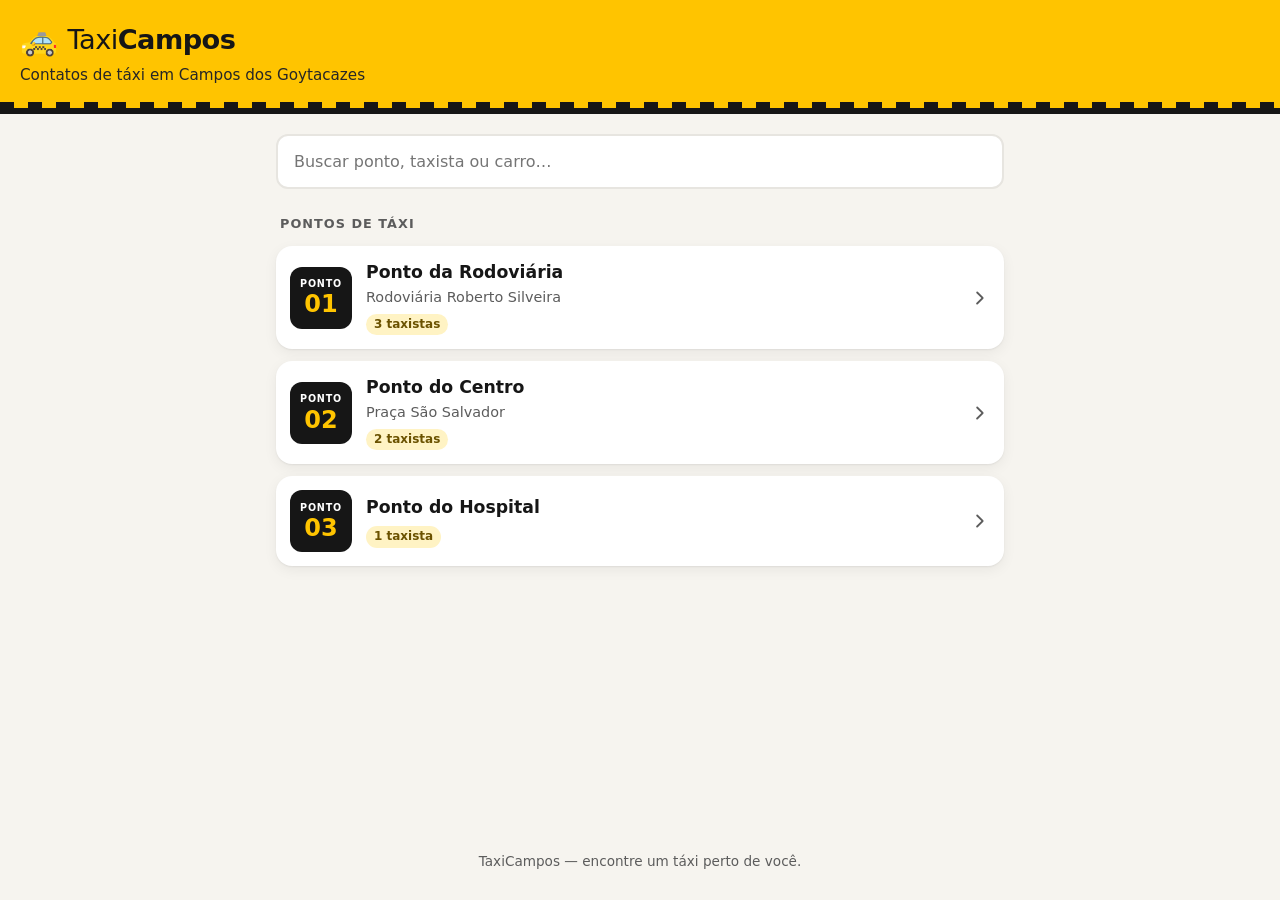
==== index.html @ da2c09c3 "Cria site TaxiCampos com pontos de táxi e contatos dos taxistas Site estático (HTML/CSS/JS) com list" ====
<!DOCTYPE html>
<html lang="pt-BR">
<head>
  <meta charset="UTF-8">
  <meta name="viewport" content="width=device-width, initial-scale=1">
  <meta name="description" content="Contatos de táxi de Campos dos Goytacazes: pontos de táxi e taxistas com WhatsApp e telefone.">
  <meta name="theme-color" content="#FFC400">
  <title>TaxiCampos — Contatos de Táxi</title>
  <link rel="icon" href="data:image/svg+xml,<svg xmlns='http://www.w3.org/2000/svg' viewBox='0 0 100 100'><text y='.9em' font-size='90'>🚕</text></svg>">
  <link rel="stylesheet" href="estilo.css">
</head>
<body>
  <header class="topo">
    <a href="#/" class="marca" aria-label="TaxiCampos, página inicial">
      <span class="marca-icone" aria-hidden="true">🚕</span>
      <span class="marca-texto">Taxi<strong>Campos</strong></span>
    </a>
    <p class="subtitulo" id="subtitulo">Contatos de táxi</p>
  </header>

  <main id="app" class="conteudo" aria-live="polite"></main>

  <footer class="rodape">
    <p>TaxiCampos — encontre um táxi perto de você.</p>
  </footer>

  <script src="dados.js"></script>
  <script src="app.js"></script>
</body>
</html>
---- estilo.css ----
:root {
  --amarelo: #FFC400;
  --amarelo-escuro: #E0A800;
  --preto: #161616;
  --cinza-900: #262626;
  --cinza-600: #5c5c5c;
  --cinza-200: #e7e5e0;
  --fundo: #f6f4ef;
  --branco: #ffffff;
  --verde-whats: #1FA855;
  --verde-whats-escuro: #178A45;
  --raio: 16px;
  --sombra: 0 1px 2px rgba(0,0,0,.06), 0 4px 14px rgba(0,0,0,.06);
}

* { box-sizing: border-box; }

html { -webkit-text-size-adjust: 100%; }

body {
  margin: 0;
  font-family: system-ui, -apple-system, "Segoe UI", Roboto, "Helvetica Neue", Arial, sans-serif;
  background: var(--fundo);
  color: var(--preto);
  line-height: 1.45;
  min-height: 100vh;
  display: flex;
  flex-direction: column;
}

a { color: inherit; }

.sr-only {
  position: absolute; width: 1px; height: 1px; padding: 0; margin: -1px;
  overflow: hidden; clip: rect(0,0,0,0); white-space: nowrap; border: 0;
}

/* ---------- topo ---------- */

.topo {
  background: var(--amarelo);
  padding: 18px 20px 22px;
  border-bottom: 6px solid var(--preto);
  background-image: repeating-linear-gradient(90deg, var(--preto) 0 14px, transparent 14px 28px);
  background-size: 100% 6px;
  background-position: bottom;
  background-repeat: no-repeat;
  background-color: var(--amarelo);
}

.marca {
  display: inline-flex;
  align-items: center;
  gap: 10px;
  text-decoration: none;
  font-size: 1.7rem;
  letter-spacing: -0.02em;
}
.marca-icone { font-size: 1.9rem; }
.marca-texto { font-weight: 500; }
.marca-texto strong { font-weight: 900; }

.subtitulo {
  margin: 2px 0 0;
  font-size: .95rem;
  color: var(--cinza-900);
}

/* ---------- conteúdo ---------- */

.conteudo {
  flex: 1;
  width: 100%;
  max-width: 760px;
  margin: 0 auto;
  padding: 20px 16px 40px;
}

.titulo-secao {
  font-size: .8rem;
  text-transform: uppercase;
  letter-spacing: .08em;
  color: var(--cinza-600);
  margin: 26px 4px 12px;
}

.vazio {
  text-align: center;
  color: var(--cinza-600);
  padding: 40px 10px;
}

/* ---------- busca ---------- */

.busca input {
  width: 100%;
  font: inherit;
  font-size: 1rem;
  padding: 14px 16px;
  border: 2px solid var(--cinza-200);
  border-radius: 12px;
  background: var(--branco);
  outline: none;
  transition: border-color .15s;
}
.busca input:focus { border-color: var(--preto); }

/* ---------- pontos ---------- */

.lista-pontos { display: grid; gap: 12px; }

.ponto {
  display: flex;
  align-items: center;
  gap: 14px;
  padding: 14px;
  background: var(--branco);
  border-radius: var(--raio);
  box-shadow: var(--sombra);
  text-decoration: none;
  transition: transform .12s, box-shadow .12s;
}
.ponto:hover { transform: translateY(-1px); box-shadow: 0 2px 4px rgba(0,0,0,.08), 0 8px 22px rgba(0,0,0,.08); }
.ponto:focus-visible { outline: 3px solid var(--preto); outline-offset: 2px; }

.ponto-numero {
  flex: none;
  display: flex;
  flex-direction: column;
  align-items: center;
  justify-content: center;
  width: 62px;
  height: 62px;
  border-radius: 12px;
  background: var(--preto);
  color: var(--amarelo);
  font-size: 1.5rem;
  font-weight: 900;
  line-height: 1;
}
.ponto-numero small {
  font-size: .6rem;
  font-weight: 600;
  text-transform: uppercase;
  letter-spacing: .08em;
  color: var(--branco);
  margin-bottom: 4px;
}
.ponto-numero.grande { width: 78px; height: 78px; font-size: 1.9rem; }

.ponto-info { flex: 1; display: flex; flex-direction: column; min-width: 0; }
.ponto-nome { font-weight: 700; font-size: 1.08rem; }
.ponto-endereco { color: var(--cinza-600); font-size: .9rem; margin: 2px 0 0; }
.ponto-qtd {
  align-self: flex-start;
  margin-top: 6px;
  font-size: .75rem;
  font-weight: 600;
  background: #FFF3C4;
  color: #6b5200;
  padding: 2px 8px;
  border-radius: 999px;
}
.ponto-seta { flex: none; width: 22px; color: var(--cinza-600); }
.ponto-seta svg { width: 22px; height: 22px; display: block; }

/* ---------- página do ponto ---------- */

.voltar {
  display: inline-block;
  text-decoration: none;
  font-weight: 600;
  color: var(--cinza-900);
  padding: 6px 2px;
}
.voltar:hover { text-decoration: underline; }

.cabecalho-ponto {
  display: flex;
  gap: 16px;
  align-items: flex-start;
  margin-top: 12px;
  padding: 18px;
  background: var(--branco);
  border-radius: var(--raio);
  box-shadow: var(--sombra);
}
.cabecalho-ponto h1 { margin: 0; font-size: 1.45rem; line-height: 1.2; }
.cabecalho-ponto .botao { margin-top: 12px; }

/* ---------- taxistas ---------- */

.lista-taxistas { display: grid; gap: 14px; }

@media (min-width: 640px) {
  .lista-taxistas { grid-template-columns: 1fr 1fr; }
}

.taxista {
  display: flex;
  flex-direction: column;
  gap: 14px;
  padding: 16px;
  background: var(--branco);
  border-radius: var(--raio);
  box-shadow: var(--sombra);
}

.taxista-topo { display: flex; gap: 14px; align-items: center; }

.foto {
  flex: none;
  width: 76px;
  height: 76px;
  border-radius: 50%;
  object-fit: cover;
  border: 3px solid var(--amarelo);
  background: var(--cinza-200);
}
.foto-iniciais {
  display: flex;
  align-items: center;
  justify-content: center;
  background: var(--amarelo);
  border-color: var(--preto);
  color: var(--preto);
  font-weight: 900;
  font-size: 1.5rem;
}

.taxista-info { min-width: 0; }
.taxista-nome { margin: 0; font-size: 1.1rem; }
.taxista-carro { margin: 2px 0 0; color: var(--cinza-900); font-size: .95rem; }
.taxista-tel { margin: 2px 0 0; color: var(--cinza-600); font-size: .9rem; font-variant-numeric: tabular-nums; }
.taxista-ponto { margin: 4px 0 0; font-size: .85rem; }
.taxista-ponto a { color: var(--cinza-600); }

/* ---------- botões ---------- */

.acoes { display: grid; grid-template-columns: 1fr 1fr; gap: 10px; }
.acoes .botao:only-child { grid-column: 1 / -1; }

.botao {
  display: inline-flex;
  align-items: center;
  justify-content: center;
  gap: 8px;
  min-height: 48px;
  padding: 10px 14px;
  border-radius: 12px;
  font-weight: 700;
  font-size: 1rem;
  text-decoration: none;
  transition: background-color .15s, transform .1s;
}
.botao:active { transform: scale(.98); }
.botao:focus-visible { outline: 3px solid var(--preto); outline-offset: 2px; }
.botao svg { width: 20px; height: 20px; flex: none; }

.botao-whats { background: var(--verde-whats); color: var(--branco); }
.botao-whats:hover { background: var(--verde-whats-escuro); }

.botao-ligar { background: var(--amarelo); color: var(--preto); }
.botao-ligar:hover { background: var(--amarelo-escuro); }

.botao.pequeno { min-height: 40px; font-size: .9rem; padding: 8px 12px; }

/* ---------- rodapé ---------- */

.rodape {
  text-align: center;
  font-size: .85rem;
  color: var(--cinza-600);
  padding: 20px 16px 28px;
}
.rodape p { margin: 0; }
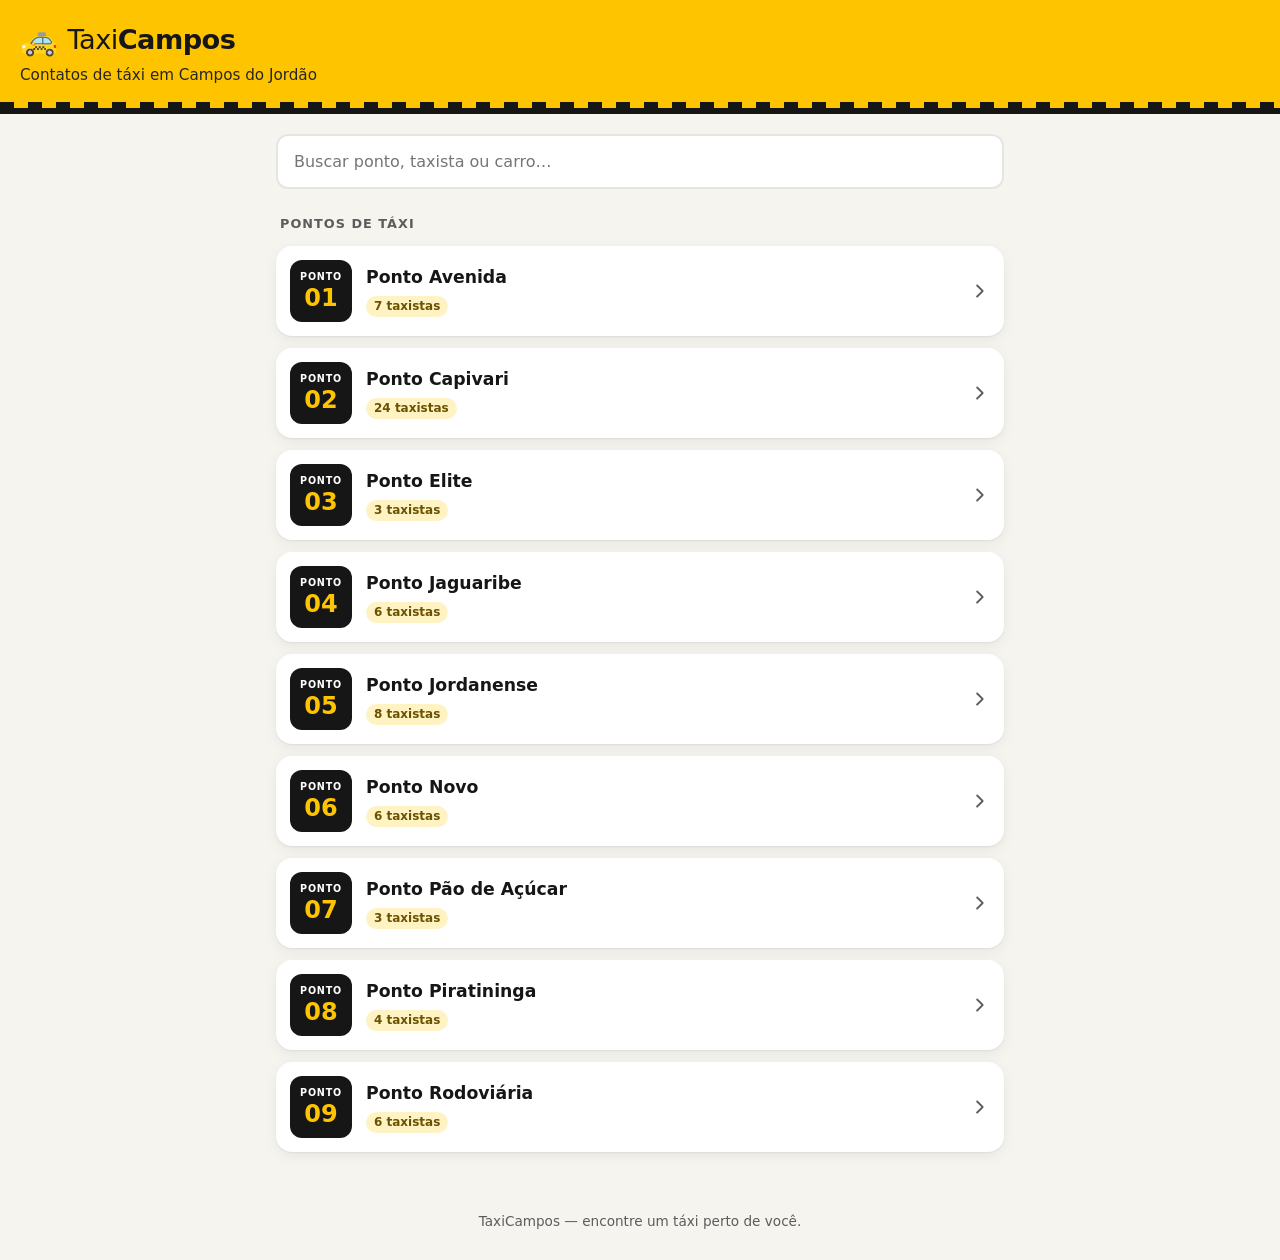
==== commit d91e0033: "Adiciona os pontos e taxistas reais de Campos do Jordão Substitui os dados de exemplo pelos 9 pontos" ====
--- a/index.html
+++ b/index.html
@@ -3,7 +3,7 @@
 <head>
   <meta charset="UTF-8">
   <meta name="viewport" content="width=device-width, initial-scale=1">
-  <meta name="description" content="Contatos de táxi de Campos dos Goytacazes: pontos de táxi e taxistas com WhatsApp e telefone.">
+  <meta name="description" content="Contatos de táxi de Campos do Jordão: pontos de táxi e taxistas com WhatsApp e telefone.">
   <meta name="theme-color" content="#FFC400">
   <title>TaxiCampos — Contatos de Táxi</title>
   <link rel="icon" href="data:image/svg+xml,<svg xmlns='http://www.w3.org/2000/svg' viewBox='0 0 100 100'><text y='.9em' font-size='90'>🚕</text></svg>">
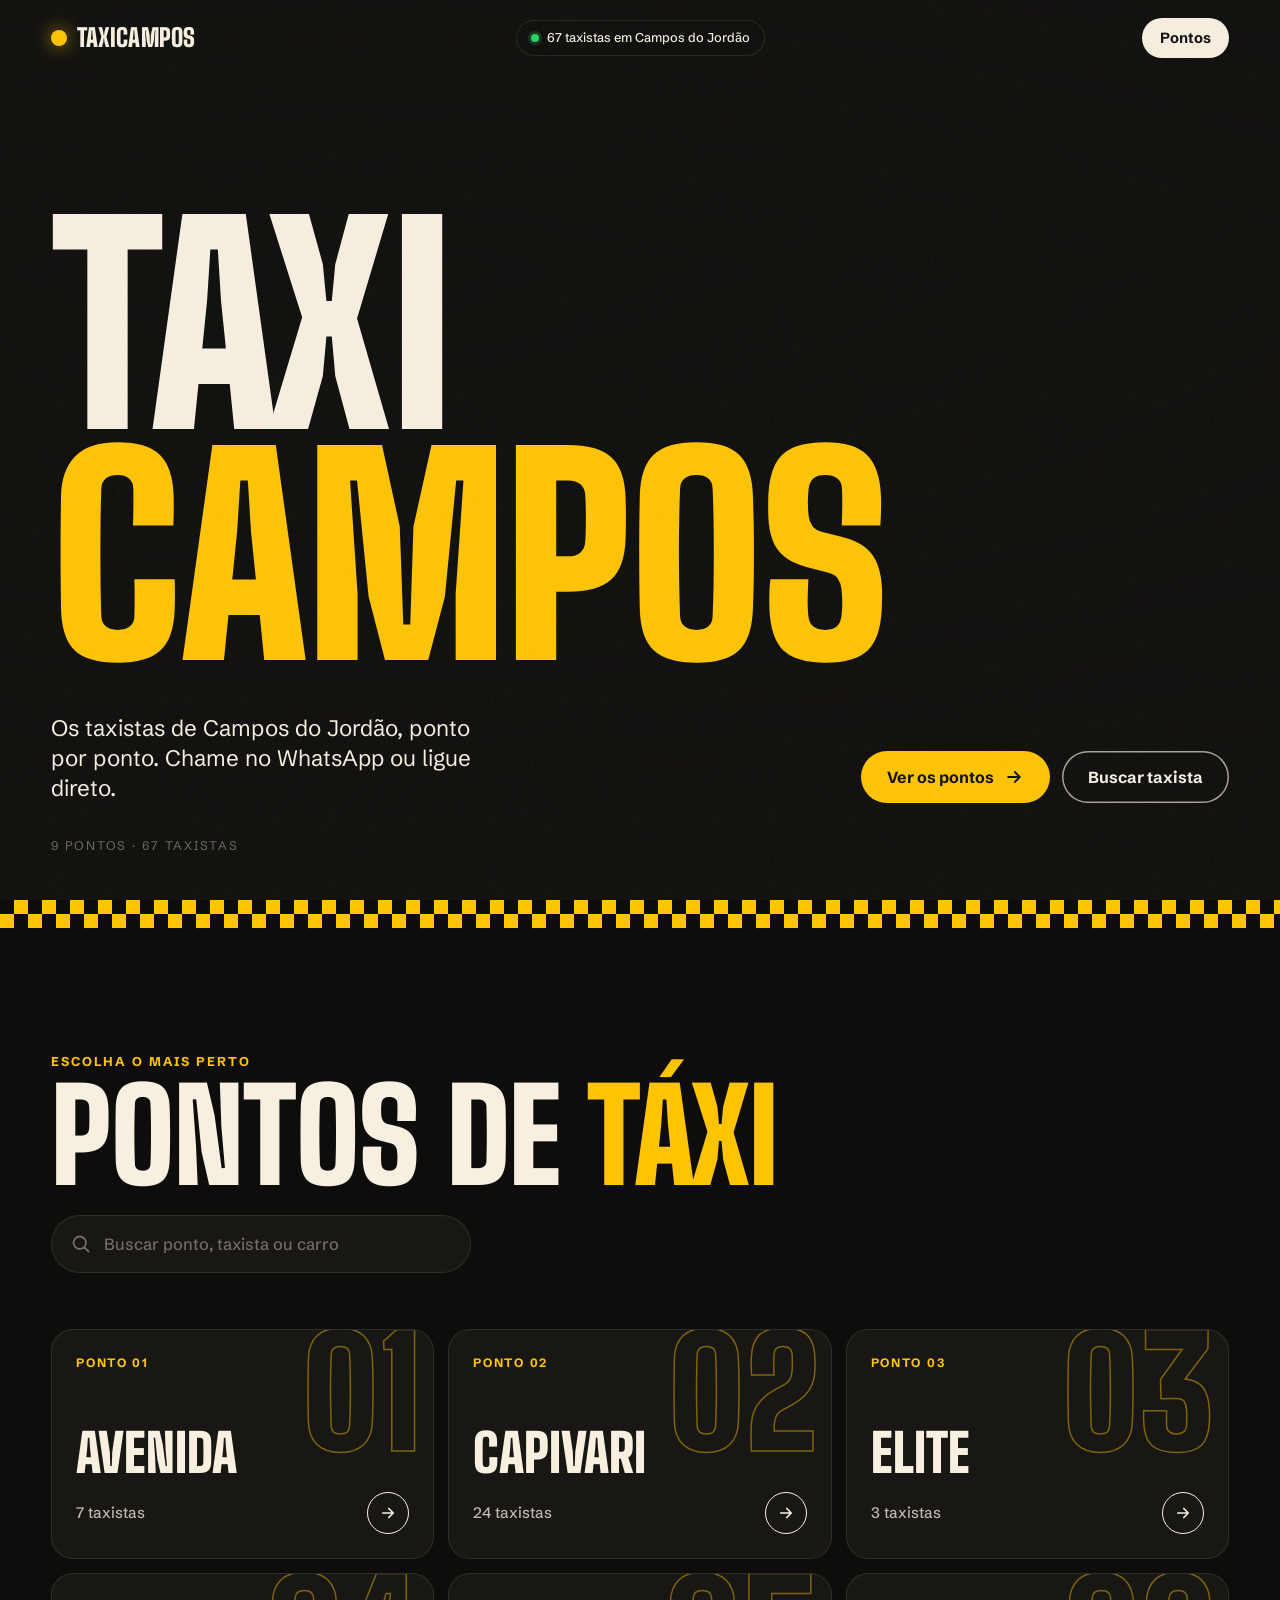
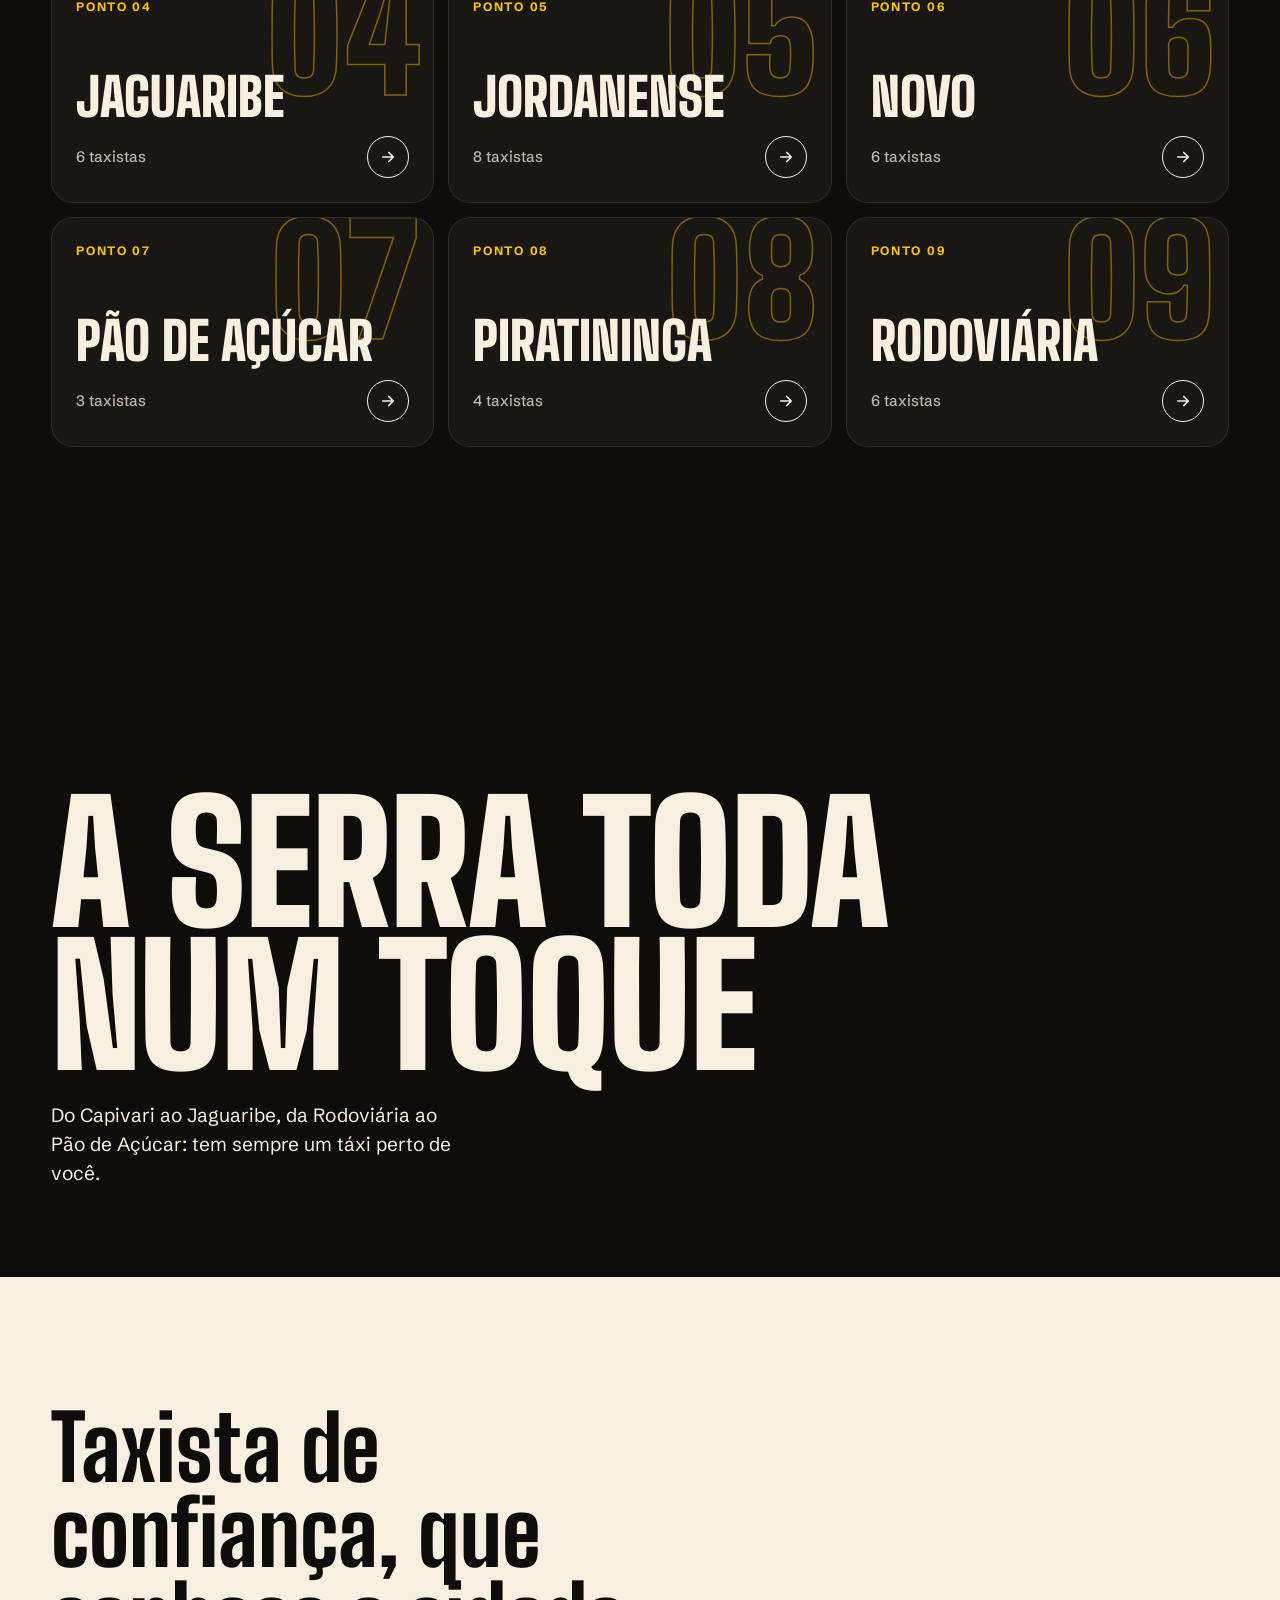
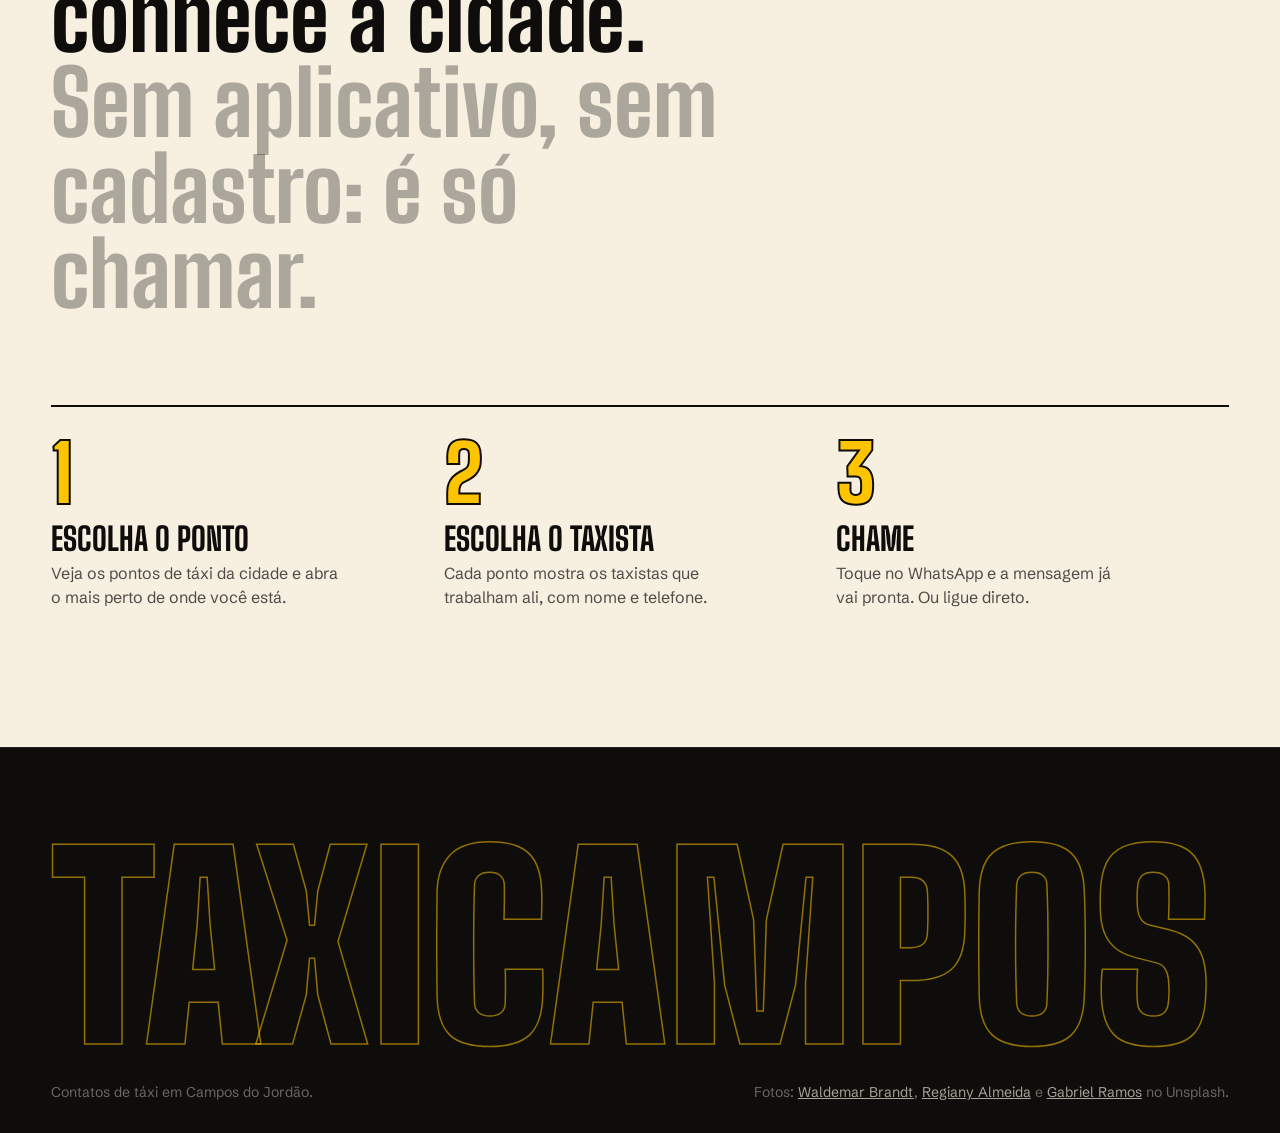
==== commit 692aab2e: "Repagina o visual do site Fundo escuro com granulado, títulos enormes em Big Shoulders Display, text" ====
--- a/index.html
+++ b/index.html
@@ -4,24 +4,37 @@
   <meta charset="UTF-8">
   <meta name="viewport" content="width=device-width, initial-scale=1">
   <meta name="description" content="Contatos de táxi de Campos do Jordão: pontos de táxi e taxistas com WhatsApp e telefone.">
-  <meta name="theme-color" content="#FFC400">
-  <title>TaxiCampos — Contatos de Táxi</title>
+  <meta name="theme-color" content="#0E0D0B">
+  <title>TaxiCampos — Táxi em Campos do Jordão</title>
   <link rel="icon" href="data:image/svg+xml,<svg xmlns='http://www.w3.org/2000/svg' viewBox='0 0 100 100'><text y='.9em' font-size='90'>🚕</text></svg>">
+  <link rel="preload" href="fontes/big-shoulders-display-latin-900-normal.woff2" as="font" type="font/woff2" crossorigin>
+  <link rel="preload" href="fontes/schibsted-grotesk-latin-400-normal.woff2" as="font" type="font/woff2" crossorigin>
+  <link rel="preconnect" href="https://images.unsplash.com">
   <link rel="stylesheet" href="estilo.css">
 </head>
 <body>
-  <header class="topo">
-    <a href="#/" class="marca" aria-label="TaxiCampos, página inicial">
-      <span class="marca-icone" aria-hidden="true">🚕</span>
-      <span class="marca-texto">Taxi<strong>Campos</strong></span>
+  <header class="nav">
+    <a href="#/" class="nav__marca" aria-label="TaxiCampos, página inicial">
+      <span class="nav__ponto" aria-hidden="true"></span>TaxiCampos
     </a>
-    <p class="subtitulo" id="subtitulo">Contatos de táxi</p>
+    <span class="nav__selo"><span class="nav__luz" aria-hidden="true"></span><span id="selo-texto">Campos do Jordão</span></span>
+    <a href="#/" class="nav__botao" data-rolar="pontos">Pontos</a>
   </header>
 
-  <main id="app" class="conteudo" aria-live="polite"></main>
+  <main id="app" aria-live="polite"></main>
 
   <footer class="rodape">
-    <p>TaxiCampos — encontre um táxi perto de você.</p>
+    <p class="rodape__gigante" aria-hidden="true">TaxiCampos</p>
+    <div class="rodape__linha">
+      <p>Contatos de táxi em <span id="rodape-cidade">Campos do Jordão</span>.</p>
+      <p class="rodape__creditos">
+        Fotos:
+        <a href="https://unsplash.com/photos/kYbYIWdJRh0" target="_blank" rel="noopener">Waldemar Brandt</a>,
+        <a href="https://unsplash.com/photos/TfpxVQhVzJU" target="_blank" rel="noopener">Regiany Almeida</a> e
+        <a href="https://unsplash.com/photos/GXcy_NMBvIo" target="_blank" rel="noopener">Gabriel Ramos</a>
+        no Unsplash.
+      </p>
+    </div>
   </footer>
 
   <script src="dados.js"></script>
--- a/estilo.css
+++ b/estilo.css
@@ -1,276 +1,698 @@
+/* =========================================================
+   Fontes (hospedadas no próprio site, licença OFL)
+   ========================================================= */
+
+@font-face { font-family: "Big Shoulders"; src: url("fontes/big-shoulders-display-latin-700-normal.woff2") format("woff2"); font-weight: 700; font-display: swap; }
+@font-face { font-family: "Big Shoulders"; src: url("fontes/big-shoulders-display-latin-800-normal.woff2") format("woff2"); font-weight: 800; font-display: swap; }
+@font-face { font-family: "Big Shoulders"; src: url("fontes/big-shoulders-display-latin-900-normal.woff2") format("woff2"); font-weight: 900; font-display: swap; }
+@font-face { font-family: "Schibsted"; src: url("fontes/schibsted-grotesk-latin-400-normal.woff2") format("woff2"); font-weight: 400; font-display: swap; }
+@font-face { font-family: "Schibsted"; src: url("fontes/schibsted-grotesk-latin-500-normal.woff2") format("woff2"); font-weight: 500; font-display: swap; }
+@font-face { font-family: "Schibsted"; src: url("fontes/schibsted-grotesk-latin-700-normal.woff2") format("woff2"); font-weight: 700; font-display: swap; }
+
+/* =========================================================
+   Base
+   ========================================================= */
+
 :root {
+  --noite: #0E0D0B;
+  --carvao: #191714;
+  --carvao-2: #221F1A;
+  --linha: rgba(247, 240, 225, .1);
+  --creme: #F7F0E1;
+  --creme-suave: rgba(247, 240, 225, .66);
+  --creme-fraco: rgba(247, 240, 225, .4);
   --amarelo: #FFC400;
-  --amarelo-escuro: #E0A800;
-  --preto: #161616;
-  --cinza-900: #262626;
-  --cinza-600: #5c5c5c;
-  --cinza-200: #e7e5e0;
-  --fundo: #f6f4ef;
-  --branco: #ffffff;
-  --verde-whats: #1FA855;
-  --verde-whats-escuro: #178A45;
-  --raio: 16px;
-  --sombra: 0 1px 2px rgba(0,0,0,.06), 0 4px 14px rgba(0,0,0,.06);
+  --amarelo-claro: #FFD43B;
+  --verde: #25D366;
+  --verde-escuro: #1DB257;
+
+  --display: "Big Shoulders", "Arial Narrow", Impact, sans-serif;
+  --texto: "Schibsted", system-ui, -apple-system, "Segoe UI", Roboto, sans-serif;
+
+  --margem: clamp(18px, 4vw, 56px);
+  --raio: 22px;
 }
 
 * { box-sizing: border-box; }
 
-html { -webkit-text-size-adjust: 100%; }
+html { -webkit-text-size-adjust: 100%; scroll-behavior: smooth; }
 
 body {
   margin: 0;
-  font-family: system-ui, -apple-system, "Segoe UI", Roboto, "Helvetica Neue", Arial, sans-serif;
-  background: var(--fundo);
-  color: var(--preto);
-  line-height: 1.45;
-  min-height: 100vh;
-  display: flex;
-  flex-direction: column;
+  font-family: var(--texto);
+  font-size: 1rem;
+  line-height: 1.5;
+  color: var(--creme);
+  background: var(--noite);
+  -webkit-font-smoothing: antialiased;
+  overflow-x: hidden;
+}
+
+/* granulado de filme por cima de tudo */
+body::after {
+  content: "";
+  position: fixed;
+  inset: 0;
+  z-index: 100;
+  pointer-events: none;
+  opacity: .07;
+  background-image: url("data:image/svg+xml,%3Csvg xmlns='http://www.w3.org/2000/svg' width='220' height='220'%3E%3Cfilter id='g'%3E%3CfeTurbulence type='fractalNoise' baseFrequency='.85' numOctaves='3' stitchTiles='stitch'/%3E%3C/filter%3E%3Crect width='100%25' height='100%25' filter='url(%23g)'/%3E%3C/svg%3E");
 }
 
 a { color: inherit; }
+img { max-width: 100%; }
+
+::selection { background: var(--amarelo); color: var(--noite); }
+
+:focus-visible { outline: 3px solid var(--amarelo); outline-offset: 3px; }
 
 .sr-only {
   position: absolute; width: 1px; height: 1px; padding: 0; margin: -1px;
   overflow: hidden; clip: rect(0,0,0,0); white-space: nowrap; border: 0;
 }
 
-/* ---------- topo ---------- */
-
-.topo {
+.display {
+  font-family: var(--display);
+  font-weight: 900;
+  text-transform: uppercase;
+  line-height: .86;
+  letter-spacing: -.005em;
+  margin: 0;
+}
+
+/* =========================================================
+   Navegação
+   ========================================================= */
+
+.nav {
+  position: absolute;
+  top: 0; left: 0; right: 0;
+  z-index: 20;
+  display: grid;
+  grid-template-columns: 1fr auto 1fr;
+  align-items: center;
+  gap: 12px;
+  padding: 18px var(--margem);
+}
+
+.nav__marca {
+  justify-self: start;
+  display: inline-flex;
+  align-items: center;
+  gap: 10px;
+  font-family: var(--display);
+  font-weight: 900;
+  font-size: 1.55rem;
+  text-transform: uppercase;
+  text-decoration: none;
+  letter-spacing: .01em;
+}
+.nav__ponto {
+  width: 16px; height: 16px;
+  border-radius: 50%;
   background: var(--amarelo);
-  padding: 18px 20px 22px;
-  border-bottom: 6px solid var(--preto);
-  background-image: repeating-linear-gradient(90deg, var(--preto) 0 14px, transparent 14px 28px);
-  background-size: 100% 6px;
-  background-position: bottom;
-  background-repeat: no-repeat;
-  background-color: var(--amarelo);
-}
-
-.marca {
+  box-shadow: 0 0 18px rgba(255, 196, 0, .7);
+}
+
+.nav__selo {
   display: inline-flex;
   align-items: center;
+  gap: 8px;
+  padding: 7px 14px;
+  border-radius: 999px;
+  font-size: .8rem;
+  font-weight: 500;
+  background: rgba(14, 13, 11, .55);
+  border: 1px solid var(--linha);
+  backdrop-filter: blur(10px);
+  -webkit-backdrop-filter: blur(10px);
+  white-space: nowrap;
+}
+.nav__luz {
+  width: 8px; height: 8px;
+  border-radius: 50%;
+  background: var(--verde);
+  box-shadow: 0 0 0 3px rgba(37, 211, 102, .2);
+}
+
+.nav__botao {
+  justify-self: end;
+  padding: 9px 18px;
+  border-radius: 999px;
+  background: var(--creme);
+  color: var(--noite);
+  font-weight: 700;
+  font-size: .92rem;
+  text-decoration: none;
+  transition: background .2s, transform .2s;
+}
+.nav__botao:hover { background: var(--amarelo); }
+
+@media (max-width: 640px) {
+  .nav { grid-template-columns: 1fr auto; }
+  .nav__selo { display: none; }
+  .nav__marca { font-size: 1.35rem; }
+}
+
+/* =========================================================
+   Botões
+   ========================================================= */
+
+.btn {
+  display: inline-flex;
+  align-items: center;
+  justify-content: center;
   gap: 10px;
+  min-height: 52px;
+  padding: 0 26px;
+  border-radius: 999px;
+  border: 0;
+  font: 700 1rem var(--texto);
   text-decoration: none;
-  font-size: 1.7rem;
-  letter-spacing: -0.02em;
-}
-.marca-icone { font-size: 1.9rem; }
-.marca-texto { font-weight: 500; }
-.marca-texto strong { font-weight: 900; }
-
-.subtitulo {
-  margin: 2px 0 0;
-  font-size: .95rem;
-  color: var(--cinza-900);
-}
-
-/* ---------- conteúdo ---------- */
-
-.conteudo {
-  flex: 1;
-  width: 100%;
-  max-width: 760px;
-  margin: 0 auto;
-  padding: 20px 16px 40px;
-}
-
-.titulo-secao {
+  cursor: pointer;
+  transition: transform .15s, background-color .2s, color .2s, box-shadow .2s;
+}
+.btn:active { transform: scale(.97); }
+.btn svg { width: 20px; height: 20px; flex: none; }
+
+.btn--amarelo { background: var(--amarelo); color: var(--noite); }
+.btn--amarelo:hover { background: var(--amarelo-claro); box-shadow: 0 8px 30px rgba(255, 196, 0, .3); }
+
+.btn--fantasma { background: transparent; color: var(--creme); box-shadow: inset 0 0 0 1.5px var(--creme-suave); }
+.btn--fantasma:hover { box-shadow: inset 0 0 0 1.5px var(--creme); background: rgba(247, 240, 225, .06); }
+
+.btn--whats { background: var(--verde); color: #06210F; }
+.btn--whats:hover { background: #3BE37A; box-shadow: 0 8px 26px rgba(37, 211, 102, .28); }
+
+/* =========================================================
+   Capa (página inicial)
+   ========================================================= */
+
+.capa {
+  position: relative;
+  min-height: 100svh;
+  display: flex;
+  flex-direction: column;
+  justify-content: flex-end;
+  padding: 120px var(--margem) 44px;
+  overflow: hidden;
+  isolation: isolate;
+  background: var(--noite);
+}
+.capa__foto {
+  position: absolute;
+  inset: 0;
+  z-index: -1;
+  background:
+    linear-gradient(180deg, rgba(14,13,11,.55) 0%, rgba(14,13,11,.1) 30%, rgba(14,13,11,.35) 58%, var(--noite) 100%),
+    radial-gradient(ellipse at 30% 30%, transparent 0%, rgba(14,13,11,.5) 80%),
+    url("https://images.unsplash.com/photo-1556122071-e404eaedb77f?auto=format&fit=crop&w=2200&q=70") center 38% / cover no-repeat;
+  animation: aproximar 18s ease-out both;
+}
+@media (max-width: 700px) {
+  .capa__foto {
+    background:
+      linear-gradient(180deg, rgba(14,13,11,.55) 0%, rgba(14,13,11,.1) 30%, rgba(14,13,11,.45) 55%, var(--noite) 100%),
+      url("https://images.unsplash.com/photo-1556122071-e404eaedb77f?auto=format&fit=crop&w=1100&q=70") 62% 30% / cover no-repeat;
+  }
+}
+
+.capa__titulo {
+  font-size: clamp(5.2rem, 21vw, 17rem);
+  animation: subir .9s cubic-bezier(.2, .7, .2, 1) both;
+}
+.capa__titulo span { display: block; }
+.capa__titulo .amarelo { color: var(--amarelo); }
+
+.capa__rodape {
+  display: flex;
+  justify-content: space-between;
+  align-items: flex-end;
+  gap: 24px 40px;
+  flex-wrap: wrap;
+  margin-top: clamp(22px, 4vw, 40px);
+  animation: subir .9s .15s cubic-bezier(.2, .7, .2, 1) both;
+}
+.capa__texto {
+  max-width: 30ch;
+  margin: 0;
+  font-size: clamp(1.1rem, 2vw, 1.4rem);
+  line-height: 1.35;
+  color: var(--creme);
+}
+.capa__acoes { display: flex; gap: 12px; flex-wrap: wrap; }
+
+.capa__dica {
+  margin: 34px 0 0;
+  font-size: .78rem;
+  letter-spacing: .14em;
+  text-transform: uppercase;
+  color: var(--creme-fraco);
+}
+
+@keyframes subir { from { opacity: 0; transform: translateY(40px); } to { opacity: 1; transform: none; } }
+@keyframes aproximar { from { transform: scale(1.12); } to { transform: scale(1); } }
+
+@media (prefers-reduced-motion: reduce) {
+  *, *::before, *::after { animation: none !important; transition: none !important; }
+  html { scroll-behavior: auto; }
+}
+
+/* faixa quadriculada de táxi */
+.xadrez {
+  height: 28px;
+  background:
+    repeating-conic-gradient(var(--amarelo) 0 25%, var(--noite) 0 50%) 0 0 / 28px 28px;
+  border-block: 0;
+}
+.xadrez--fina { height: 14px; background-size: 14px 14px; }
+
+/* =========================================================
+   Seções
+   ========================================================= */
+
+.secao { padding: clamp(64px, 10vw, 130px) var(--margem); }
+
+.secao__topo {
+  display: flex;
+  justify-content: space-between;
+  align-items: flex-end;
+  gap: 24px 40px;
+  flex-wrap: wrap;
+  margin-bottom: clamp(28px, 5vw, 56px);
+}
+.secao__titulo { font-size: clamp(3.4rem, 10vw, 8rem); }
+.secao__titulo .amarelo { color: var(--amarelo); }
+.rotulo {
+  display: block;
+  margin-bottom: 14px;
+  font-family: var(--texto);
   font-size: .8rem;
-  text-transform: uppercase;
-  letter-spacing: .08em;
-  color: var(--cinza-600);
-  margin: 26px 4px 12px;
-}
-
-.vazio {
-  text-align: center;
-  color: var(--cinza-600);
-  padding: 40px 10px;
-}
-
-/* ---------- busca ---------- */
-
+  font-weight: 700;
+  letter-spacing: .16em;
+  text-transform: uppercase;
+  color: var(--amarelo);
+}
+
+/* busca */
+.busca {
+  position: relative;
+  width: min(100%, 420px);
+}
+.busca svg {
+  position: absolute;
+  left: 20px; top: 50%;
+  width: 20px; height: 20px;
+  transform: translateY(-50%);
+  color: var(--creme-fraco);
+  pointer-events: none;
+}
 .busca input {
   width: 100%;
-  font: inherit;
-  font-size: 1rem;
-  padding: 14px 16px;
-  border: 2px solid var(--cinza-200);
-  border-radius: 12px;
-  background: var(--branco);
+  height: 58px;
+  padding: 0 22px 0 52px;
+  border-radius: 999px;
+  border: 1.5px solid var(--linha);
+  background: var(--carvao);
+  color: var(--creme);
+  font: 500 1.02rem var(--texto);
   outline: none;
-  transition: border-color .15s;
-}
-.busca input:focus { border-color: var(--preto); }
-
-/* ---------- pontos ---------- */
-
-.lista-pontos { display: grid; gap: 12px; }
+  transition: border-color .2s, background .2s;
+}
+.busca input::placeholder { color: var(--creme-fraco); }
+.busca input:focus { border-color: var(--amarelo); background: var(--carvao-2); }
+
+.subtitulo-lista {
+  margin: 48px 0 18px;
+  font-size: .8rem;
+  font-weight: 700;
+  letter-spacing: .16em;
+  text-transform: uppercase;
+  color: var(--creme-fraco);
+}
+.subtitulo-lista:first-child { margin-top: 0; }
+
+.vazio {
+  padding: 60px 0;
+  text-align: center;
+  font-size: 1.1rem;
+  color: var(--creme-suave);
+}
+
+/* =========================================================
+   Cartões de ponto
+   ========================================================= */
+
+.grade-pontos {
+  display: grid;
+  grid-template-columns: repeat(auto-fill, minmax(min(100%, 290px), 1fr));
+  gap: 14px;
+}
 
 .ponto {
-  display: flex;
-  align-items: center;
+  position: relative;
+  display: flex;
+  flex-direction: column;
+  justify-content: space-between;
+  min-height: 230px;
+  padding: 24px;
+  border-radius: var(--raio);
+  background: var(--carvao);
+  border: 1px solid var(--linha);
+  text-decoration: none;
+  overflow: hidden;
+  isolation: isolate;
+  transition: background-color .25s, color .25s, transform .25s, border-color .25s;
+}
+@media (max-width: 640px) { .ponto { min-height: 180px; } .ponto__numero { font-size: 8rem; } }
+.ponto:hover, .ponto:focus-visible {
+  background: var(--amarelo);
+  border-color: var(--amarelo);
+  color: var(--noite);
+  transform: translateY(-4px);
+}
+
+.ponto__numero {
+  position: absolute;
+  top: -14px; right: 12px;
+  z-index: -1;
+  font-family: var(--display);
+  font-weight: 900;
+  font-size: 9.5rem;
+  line-height: 1;
+  color: transparent;
+  -webkit-text-stroke: 1.5px rgba(255, 196, 0, .45);
+  transition: color .25s, -webkit-text-stroke-color .25s;
+}
+.ponto:hover .ponto__numero, .ponto:focus-visible .ponto__numero {
+  color: rgba(14, 13, 11, .1);
+  -webkit-text-stroke-color: rgba(14, 13, 11, .35);
+}
+
+.ponto__rotulo {
+  font-size: .76rem;
+  font-weight: 700;
+  letter-spacing: .14em;
+  text-transform: uppercase;
+  color: var(--amarelo);
+  transition: color .25s;
+}
+.ponto:hover .ponto__rotulo, .ponto:focus-visible .ponto__rotulo { color: var(--noite); }
+
+.ponto__nome {
+  margin: 0;
+  font-family: var(--display);
+  font-weight: 900;
+  font-size: clamp(2.6rem, 5vw, 3.3rem);
+  line-height: .88;
+  text-transform: uppercase;
+}
+.ponto__rodape {
+  display: flex;
+  justify-content: space-between;
+  align-items: center;
+  gap: 10px;
+  margin-top: 16px;
+  font-size: .95rem;
+  font-weight: 500;
+}
+.ponto__rodape span:first-child { opacity: .75; }
+.ponto__seta {
+  display: grid;
+  place-items: center;
+  width: 42px; height: 42px;
+  border-radius: 50%;
+  border: 1.5px solid currentColor;
+  transition: transform .25s;
+}
+.ponto__seta svg { width: 18px; height: 18px; }
+.ponto:hover .ponto__seta { transform: rotate(-45deg); }
+
+/* =========================================================
+   Faixa com foto (a serra)
+   ========================================================= */
+
+.faixa {
+  position: relative;
+  min-height: 78svh;
+  display: flex;
+  align-items: flex-end;
+  padding: clamp(40px, 7vw, 90px) var(--margem);
+  isolation: isolate;
+  overflow: hidden;
+}
+.faixa::before {
+  content: "";
+  position: absolute;
+  inset: 0;
+  z-index: -1;
+  background:
+    linear-gradient(180deg, var(--noite) 0%, rgba(14,13,11,.15) 30%, rgba(14,13,11,.25) 60%, rgba(14,13,11,.88) 100%),
+    url("https://images.unsplash.com/photo-1610721832411-335b30a7926a?auto=format&fit=crop&w=2200&q=70") center / cover no-repeat;
+}
+.faixa__conteudo {
+  width: 100%;
+  display: flex;
+  justify-content: space-between;
+  align-items: flex-end;
+  gap: 24px 48px;
+  flex-wrap: wrap;
+}
+.faixa__titulo { font-size: clamp(4rem, 13vw, 11rem); }
+.faixa__texto {
+  max-width: 34ch;
+  margin: 0;
+  font-size: clamp(1.02rem, 1.6vw, 1.2rem);
+  color: var(--creme);
+}
+
+/* =========================================================
+   Como funciona (seção clara)
+   ========================================================= */
+
+.claro {
+  background: var(--creme);
+  color: var(--noite);
+}
+.manifesto {
+  max-width: 16ch;
+  margin: 0;
+  font-family: var(--display);
+  font-weight: 800;
+  font-size: clamp(2.6rem, 7vw, 6rem);
+  line-height: .95;
+}
+.manifesto span { color: rgba(14, 13, 11, .32); }
+
+.passos {
+  display: grid;
+  grid-template-columns: repeat(auto-fit, minmax(min(100%, 240px), 1fr));
+  gap: 0;
+  margin: clamp(44px, 7vw, 90px) 0 0;
+  padding: 0;
+  list-style: none;
+  border-top: 2px solid var(--noite);
+}
+.passos li {
+  padding: 26px 26px 10px 0;
+}
+.passos b {
+  display: block;
+  font-family: var(--display);
+  font-weight: 900;
+  font-size: 5rem;
+  line-height: 1;
+  color: var(--amarelo);
+  -webkit-text-stroke: 2px var(--noite);
+}
+.passos h3 {
+  margin: 10px 0 6px;
+  font-family: var(--display);
+  font-weight: 800;
+  font-size: 2rem;
+  text-transform: uppercase;
+  line-height: 1;
+}
+.passos p { margin: 0; max-width: 30ch; color: rgba(14, 13, 11, .72); }
+
+/* =========================================================
+   Página do ponto
+   ========================================================= */
+
+.topo-ponto {
+  position: relative;
+  min-height: 72svh;
+  display: flex;
+  flex-direction: column;
+  justify-content: flex-end;
+  padding: 120px var(--margem) 44px;
+  isolation: isolate;
+  overflow: hidden;
+}
+.topo-ponto::before {
+  content: "";
+  position: absolute;
+  inset: 0;
+  z-index: -1;
+  background:
+    linear-gradient(180deg, rgba(14,13,11,.7) 0%, rgba(14,13,11,.35) 35%, rgba(14,13,11,.6) 70%, var(--noite) 100%),
+    url("https://images.unsplash.com/photo-1668861711790-17594ba17413?auto=format&fit=crop&w=2000&q=70") center 30% / cover no-repeat;
+  animation: aproximar 18s ease-out both;
+}
+
+.voltar {
+  align-self: flex-start;
+  display: inline-flex;
+  align-items: center;
+  gap: 8px;
+  margin-bottom: auto;
+  padding: 9px 16px 9px 12px;
+  border-radius: 999px;
+  background: rgba(14, 13, 11, .55);
+  border: 1px solid var(--linha);
+  backdrop-filter: blur(10px);
+  -webkit-backdrop-filter: blur(10px);
+  font-weight: 700;
+  font-size: .9rem;
+  text-decoration: none;
+  transition: background .2s;
+}
+.voltar:hover { background: rgba(14, 13, 11, .85); }
+.voltar svg { width: 18px; height: 18px; transform: rotate(180deg); }
+
+.topo-ponto__rotulo {
+  display: inline-flex;
+  align-items: center;
+  gap: 12px;
+  margin: 40px 0 10px;
+  font-weight: 700;
+  font-size: .85rem;
+  letter-spacing: .16em;
+  text-transform: uppercase;
+  color: var(--amarelo);
+}
+.topo-ponto__rotulo b {
+  font-family: var(--display);
+  font-size: 1.6rem;
+  letter-spacing: 0;
+  padding: 2px 12px;
+  border-radius: 8px;
+  background: var(--amarelo);
+  color: var(--noite);
+}
+.topo-ponto__nome {
+  font-size: clamp(4.6rem, 17vw, 14rem);
+  animation: subir .8s cubic-bezier(.2, .7, .2, 1) both;
+}
+.topo-ponto__info {
+  display: flex;
+  align-items: center;
+  gap: 14px 24px;
+  flex-wrap: wrap;
+  margin-top: 22px;
+  font-size: 1.05rem;
+  color: var(--creme-suave);
+}
+.topo-ponto__info strong { color: var(--creme); }
+
+/* =========================================================
+   Cartões de taxista
+   ========================================================= */
+
+.grade-taxistas {
+  display: grid;
+  grid-template-columns: repeat(auto-fill, minmax(min(100%, 330px), 1fr));
   gap: 14px;
-  padding: 14px;
-  background: var(--branco);
+}
+
+.taxista {
+  display: flex;
+  flex-direction: column;
+  gap: 22px;
+  padding: 22px;
   border-radius: var(--raio);
-  box-shadow: var(--sombra);
-  text-decoration: none;
-  transition: transform .12s, box-shadow .12s;
-}
-.ponto:hover { transform: translateY(-1px); box-shadow: 0 2px 4px rgba(0,0,0,.08), 0 8px 22px rgba(0,0,0,.08); }
-.ponto:focus-visible { outline: 3px solid var(--preto); outline-offset: 2px; }
-
-.ponto-numero {
-  flex: none;
-  display: flex;
-  flex-direction: column;
-  align-items: center;
-  justify-content: center;
-  width: 62px;
-  height: 62px;
-  border-radius: 12px;
-  background: var(--preto);
-  color: var(--amarelo);
-  font-size: 1.5rem;
-  font-weight: 900;
-  line-height: 1;
-}
-.ponto-numero small {
-  font-size: .6rem;
-  font-weight: 600;
-  text-transform: uppercase;
-  letter-spacing: .08em;
-  color: var(--branco);
-  margin-bottom: 4px;
-}
-.ponto-numero.grande { width: 78px; height: 78px; font-size: 1.9rem; }
-
-.ponto-info { flex: 1; display: flex; flex-direction: column; min-width: 0; }
-.ponto-nome { font-weight: 700; font-size: 1.08rem; }
-.ponto-endereco { color: var(--cinza-600); font-size: .9rem; margin: 2px 0 0; }
-.ponto-qtd {
-  align-self: flex-start;
-  margin-top: 6px;
-  font-size: .75rem;
-  font-weight: 600;
-  background: #FFF3C4;
-  color: #6b5200;
-  padding: 2px 8px;
-  border-radius: 999px;
-}
-.ponto-seta { flex: none; width: 22px; color: var(--cinza-600); }
-.ponto-seta svg { width: 22px; height: 22px; display: block; }
-
-/* ---------- página do ponto ---------- */
-
-.voltar {
-  display: inline-block;
-  text-decoration: none;
-  font-weight: 600;
-  color: var(--cinza-900);
-  padding: 6px 2px;
-}
-.voltar:hover { text-decoration: underline; }
-
-.cabecalho-ponto {
-  display: flex;
-  gap: 16px;
-  align-items: flex-start;
-  margin-top: 12px;
-  padding: 18px;
-  background: var(--branco);
-  border-radius: var(--raio);
-  box-shadow: var(--sombra);
-}
-.cabecalho-ponto h1 { margin: 0; font-size: 1.45rem; line-height: 1.2; }
-.cabecalho-ponto .botao { margin-top: 12px; }
-
-/* ---------- taxistas ---------- */
-
-.lista-taxistas { display: grid; gap: 14px; }
-
-@media (min-width: 640px) {
-  .lista-taxistas { grid-template-columns: 1fr 1fr; }
-}
-
-.taxista {
-  display: flex;
-  flex-direction: column;
-  gap: 14px;
-  padding: 16px;
-  background: var(--branco);
-  border-radius: var(--raio);
-  box-shadow: var(--sombra);
-}
-
-.taxista-topo { display: flex; gap: 14px; align-items: center; }
+  background: var(--carvao);
+  border: 1px solid var(--linha);
+  transition: border-color .25s, background-color .25s;
+}
+.taxista:hover { border-color: rgba(255, 196, 0, .45); background: var(--carvao-2); }
+
+.taxista__topo { display: flex; align-items: center; gap: 16px; min-width: 0; }
 
 .foto {
   flex: none;
-  width: 76px;
-  height: 76px;
+  width: 82px; height: 82px;
   border-radius: 50%;
   object-fit: cover;
-  border: 3px solid var(--amarelo);
-  background: var(--cinza-200);
+  box-shadow: 0 0 0 3px var(--carvao), 0 0 0 5px var(--amarelo);
+  background: var(--carvao-2);
 }
 .foto-iniciais {
-  display: flex;
-  align-items: center;
-  justify-content: center;
+  display: grid;
+  place-items: center;
   background: var(--amarelo);
-  border-color: var(--preto);
-  color: var(--preto);
-  font-weight: 900;
-  font-size: 1.5rem;
-}
-
-.taxista-info { min-width: 0; }
-.taxista-nome { margin: 0; font-size: 1.1rem; }
-.taxista-carro { margin: 2px 0 0; color: var(--cinza-900); font-size: .95rem; }
-.taxista-tel { margin: 2px 0 0; color: var(--cinza-600); font-size: .9rem; font-variant-numeric: tabular-nums; }
-.taxista-ponto { margin: 4px 0 0; font-size: .85rem; }
-.taxista-ponto a { color: var(--cinza-600); }
-
-/* ---------- botões ---------- */
+  color: var(--noite);
+  font-family: var(--display);
+  font-weight: 900;
+  font-size: 2.1rem;
+  line-height: 1;
+}
+
+.taxista__info { min-width: 0; }
+.taxista__nome {
+  margin: 0;
+  font-family: var(--display);
+  font-weight: 900;
+  font-size: 2.15rem;
+  line-height: .9;
+  text-transform: uppercase;
+  overflow-wrap: anywhere;
+}
+.taxista__carro { margin: 8px 0 0; color: var(--creme); font-weight: 500; }
+.taxista__tel {
+  margin: 4px 0 0;
+  color: var(--creme-suave);
+  font-variant-numeric: tabular-nums;
+  letter-spacing: .02em;
+}
+.taxista__ponto { margin: 6px 0 0; font-size: .88rem; }
+.taxista__ponto a { color: var(--amarelo); text-decoration: none; font-weight: 700; }
+.taxista__ponto a:hover { text-decoration: underline; }
 
 .acoes { display: grid; grid-template-columns: 1fr 1fr; gap: 10px; }
-.acoes .botao:only-child { grid-column: 1 / -1; }
-
-.botao {
-  display: inline-flex;
-  align-items: center;
-  justify-content: center;
-  gap: 8px;
-  min-height: 48px;
-  padding: 10px 14px;
-  border-radius: 12px;
-  font-weight: 700;
-  font-size: 1rem;
-  text-decoration: none;
-  transition: background-color .15s, transform .1s;
-}
-.botao:active { transform: scale(.98); }
-.botao:focus-visible { outline: 3px solid var(--preto); outline-offset: 2px; }
-.botao svg { width: 20px; height: 20px; flex: none; }
-
-.botao-whats { background: var(--verde-whats); color: var(--branco); }
-.botao-whats:hover { background: var(--verde-whats-escuro); }
-
-.botao-ligar { background: var(--amarelo); color: var(--preto); }
-.botao-ligar:hover { background: var(--amarelo-escuro); }
-
-.botao.pequeno { min-height: 40px; font-size: .9rem; padding: 8px 12px; }
-
-/* ---------- rodapé ---------- */
+.acoes .btn { padding: 0 14px; }
+.acoes .btn:only-child { grid-column: 1 / -1; }
+
+/* =========================================================
+   Rodapé
+   ========================================================= */
 
 .rodape {
-  text-align: center;
-  font-size: .85rem;
-  color: var(--cinza-600);
-  padding: 20px 16px 28px;
-}
-.rodape p { margin: 0; }
+  padding: clamp(50px, 8vw, 100px) var(--margem) 30px;
+  border-top: 1px solid var(--linha);
+  overflow: hidden;
+}
+.rodape__gigante {
+  margin: 0;
+  font-family: var(--display);
+  font-weight: 900;
+  font-size: clamp(3.6rem, 19.5vw, 24rem);
+  line-height: .8;
+  text-transform: uppercase;
+  white-space: nowrap;
+  color: transparent;
+  -webkit-text-stroke: 1.5px rgba(255, 196, 0, .55);
+  user-select: none;
+}
+.rodape__linha {
+  display: flex;
+  justify-content: space-between;
+  gap: 10px 30px;
+  flex-wrap: wrap;
+  margin-top: 34px;
+  font-size: .88rem;
+  color: var(--creme-fraco);
+}
+.rodape__linha p { margin: 0; }
+.rodape__creditos a { color: var(--creme-suave); }
+.rodape__creditos a:hover { color: var(--amarelo); }
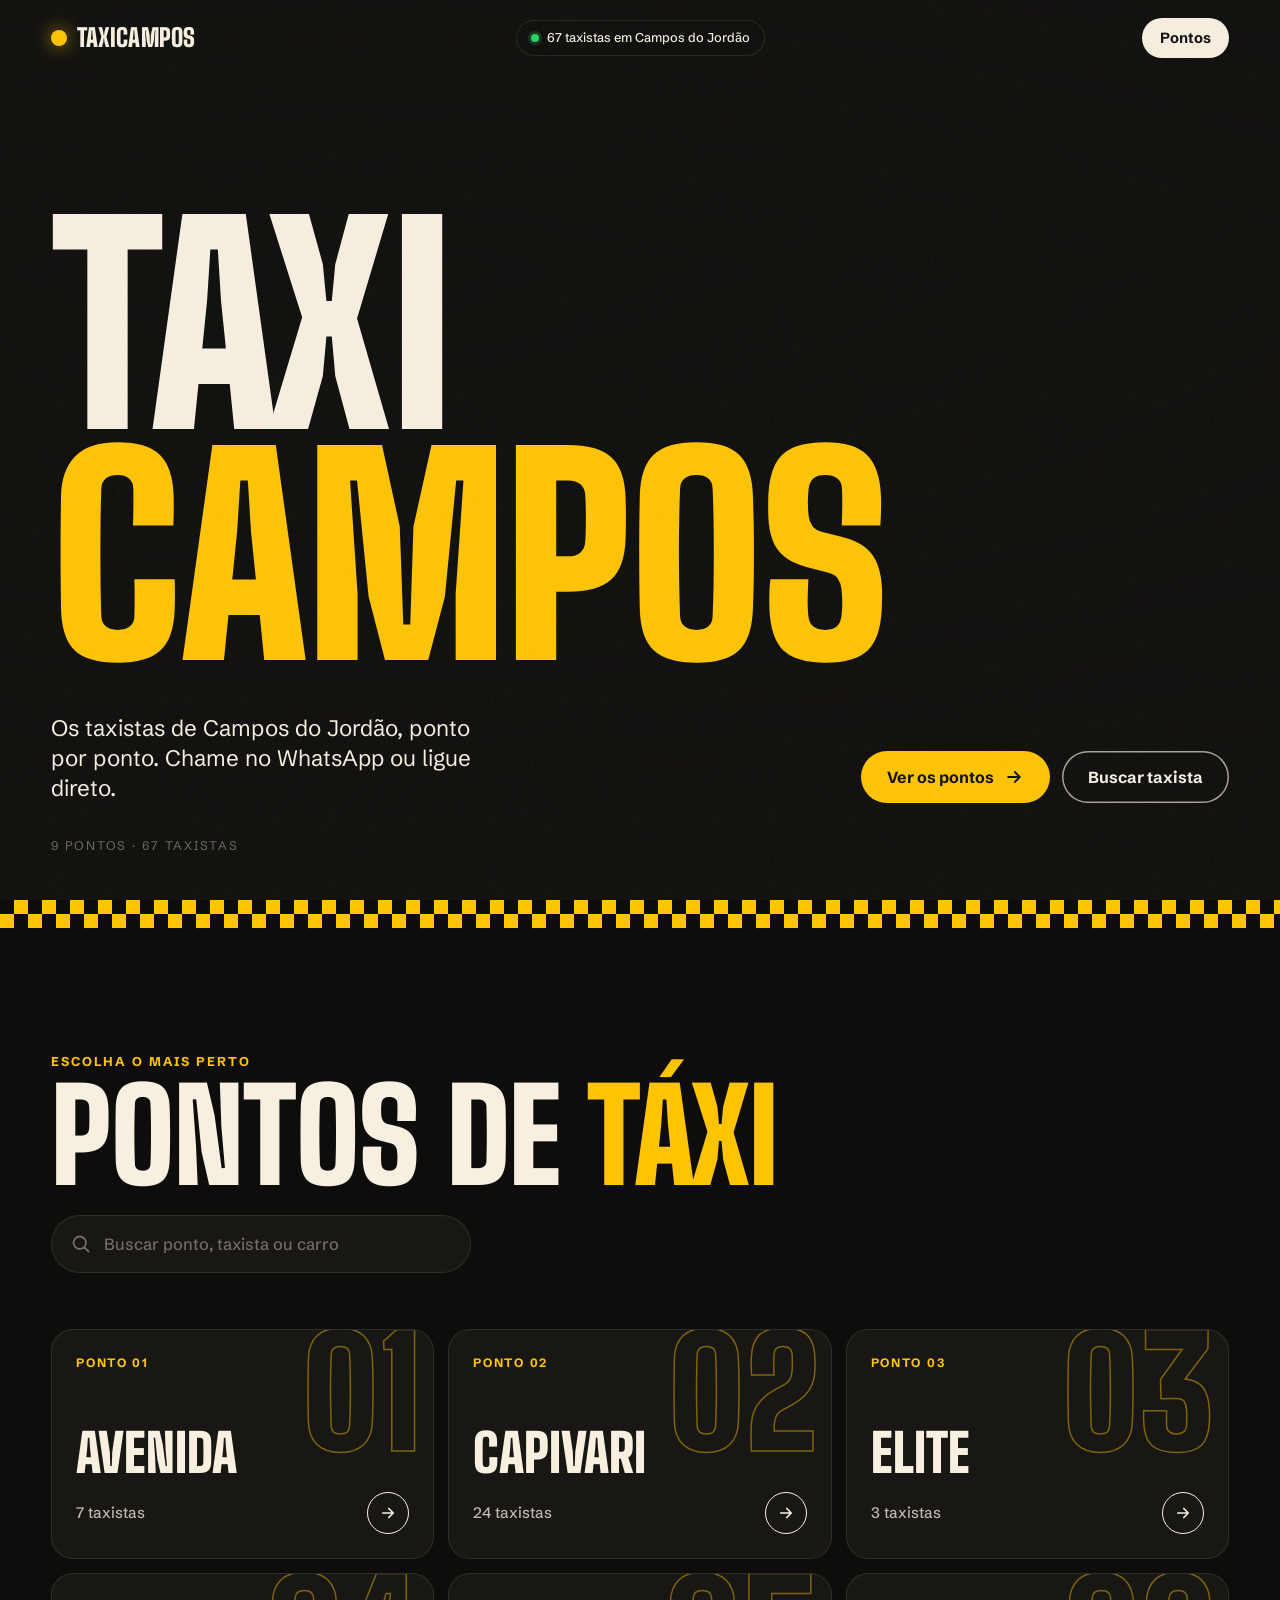
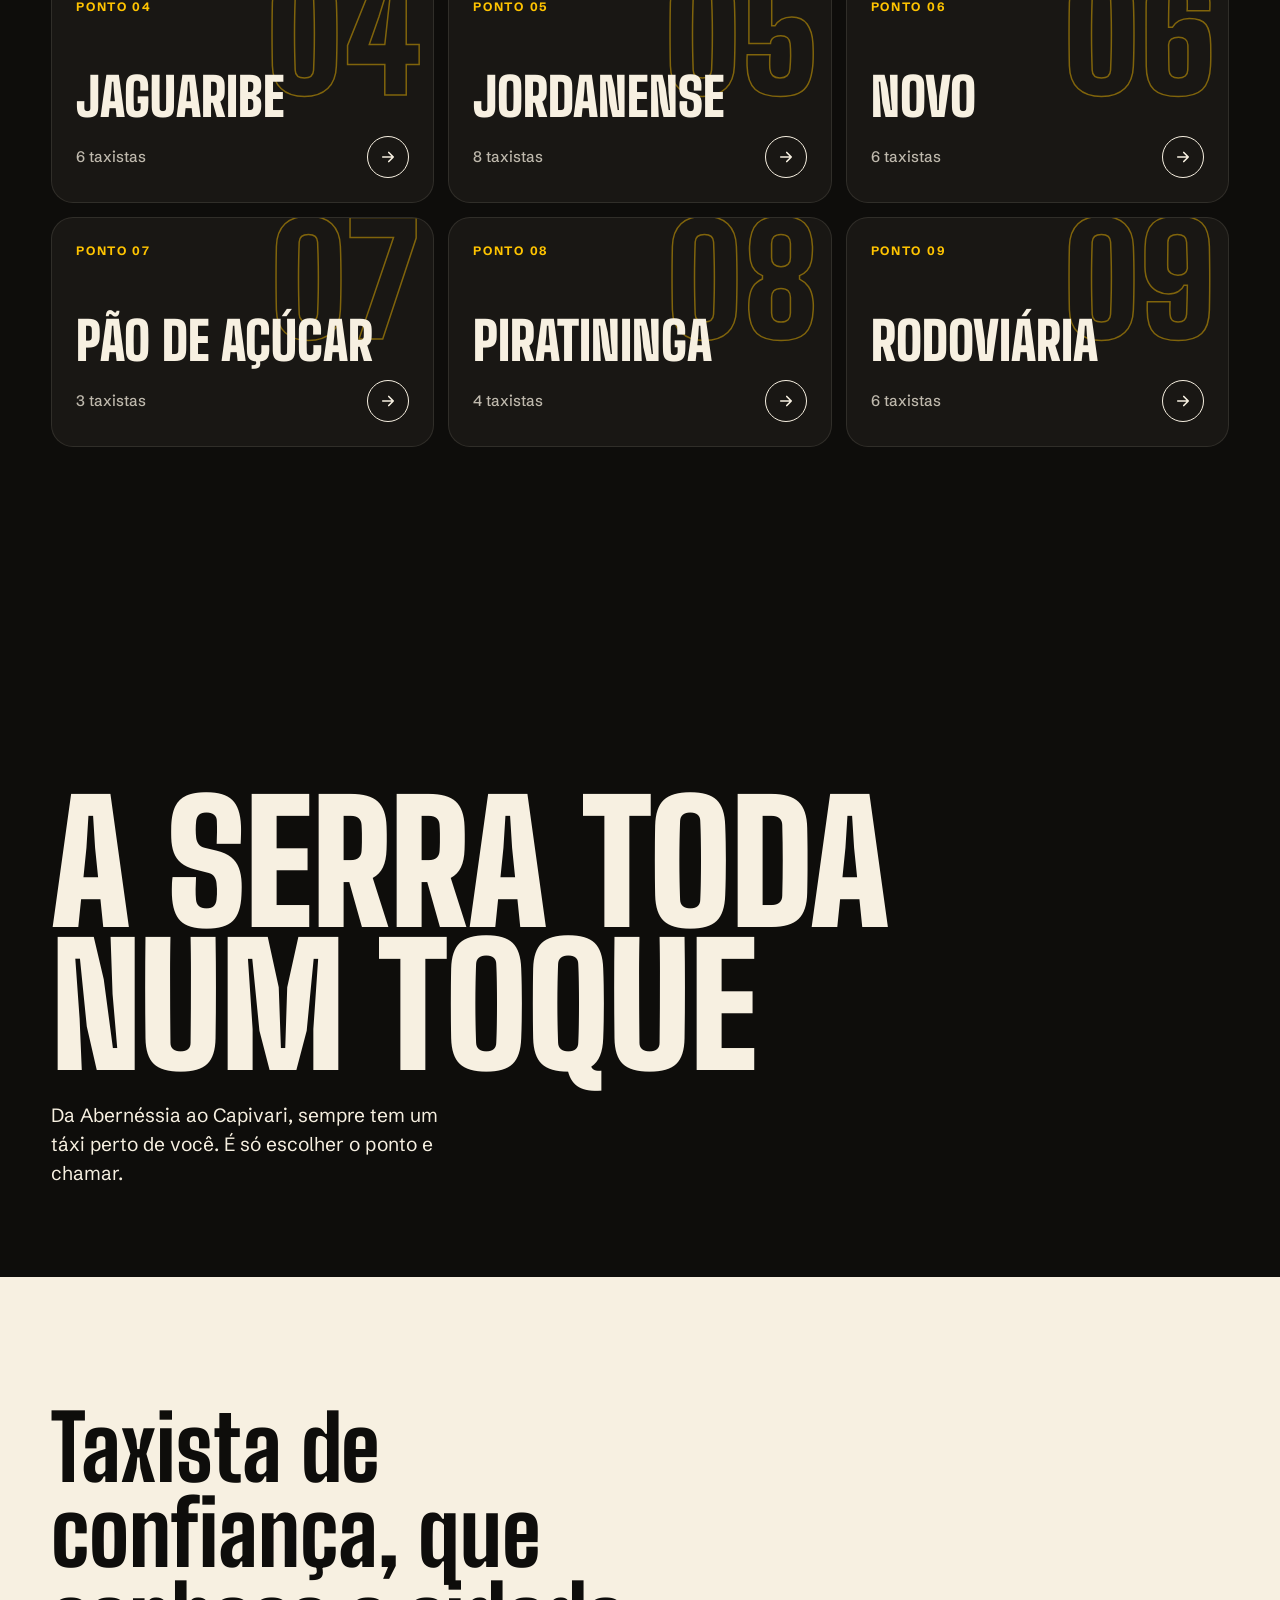
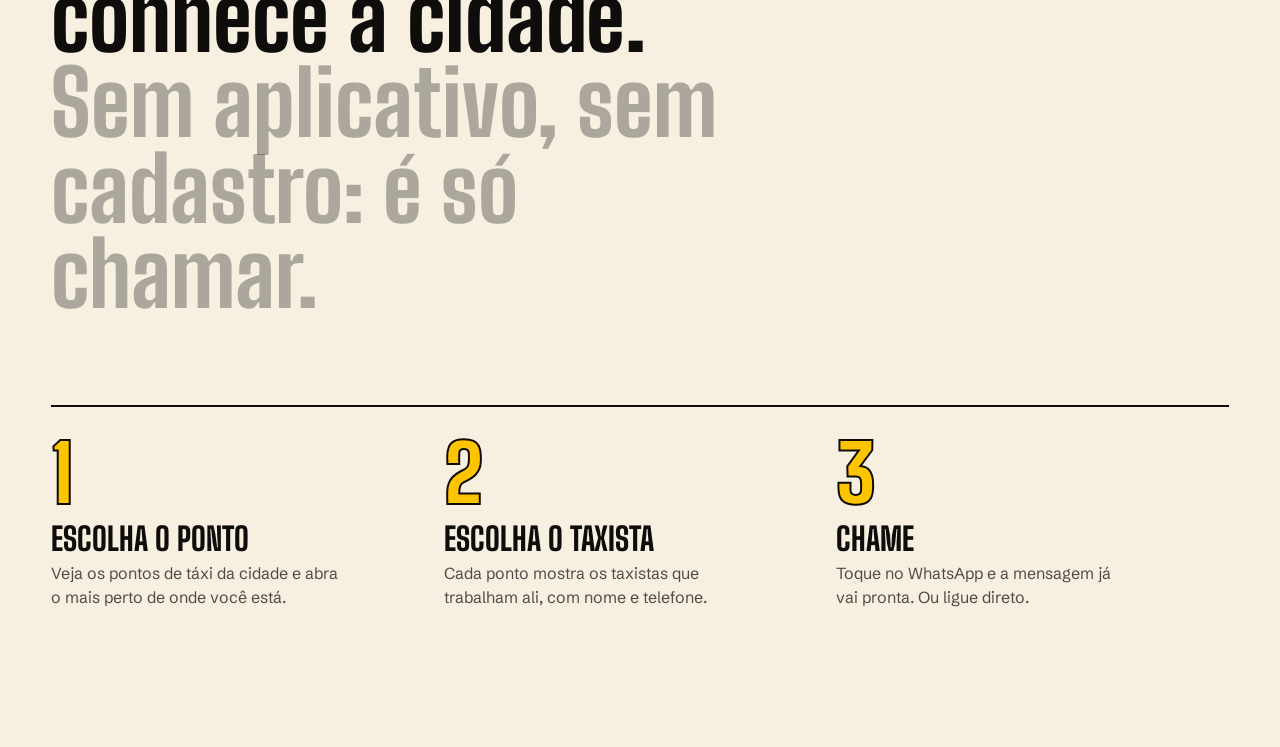
==== commit be4f1f74: "Remove o rodapé e ajusta o texto da faixa da serra Co-Authored-By: Claude Opus 5.5 <noreply@anthropi" ====
--- a/index.html
+++ b/index.html
@@ -23,19 +23,6 @@
 
   <main id="app" aria-live="polite"></main>
 
-  <footer class="rodape">
-    <p class="rodape__gigante" aria-hidden="true">TaxiCampos</p>
-    <div class="rodape__linha">
-      <p>Contatos de táxi em <span id="rodape-cidade">Campos do Jordão</span>.</p>
-      <p class="rodape__creditos">
-        Fotos:
-        <a href="https://unsplash.com/photos/kYbYIWdJRh0" target="_blank" rel="noopener">Waldemar Brandt</a>,
-        <a href="https://unsplash.com/photos/TfpxVQhVzJU" target="_blank" rel="noopener">Regiany Almeida</a> e
-        <a href="https://unsplash.com/photos/GXcy_NMBvIo" target="_blank" rel="noopener">Gabriel Ramos</a>
-        no Unsplash.
-      </p>
-    </div>
-  </footer>
 
   <script src="dados.js"></script>
   <script src="app.js"></script>
--- a/estilo.css
+++ b/estilo.css
@@ -662,37 +662,3 @@
 .acoes { display: grid; grid-template-columns: 1fr 1fr; gap: 10px; }
 .acoes .btn { padding: 0 14px; }
 .acoes .btn:only-child { grid-column: 1 / -1; }
-
-/* =========================================================
-   Rodapé
-   ========================================================= */
-
-.rodape {
-  padding: clamp(50px, 8vw, 100px) var(--margem) 30px;
-  border-top: 1px solid var(--linha);
-  overflow: hidden;
-}
-.rodape__gigante {
-  margin: 0;
-  font-family: var(--display);
-  font-weight: 900;
-  font-size: clamp(3.6rem, 19.5vw, 24rem);
-  line-height: .8;
-  text-transform: uppercase;
-  white-space: nowrap;
-  color: transparent;
-  -webkit-text-stroke: 1.5px rgba(255, 196, 0, .55);
-  user-select: none;
-}
-.rodape__linha {
-  display: flex;
-  justify-content: space-between;
-  gap: 10px 30px;
-  flex-wrap: wrap;
-  margin-top: 34px;
-  font-size: .88rem;
-  color: var(--creme-fraco);
-}
-.rodape__linha p { margin: 0; }
-.rodape__creditos a { color: var(--creme-suave); }
-.rodape__creditos a:hover { color: var(--amarelo); }
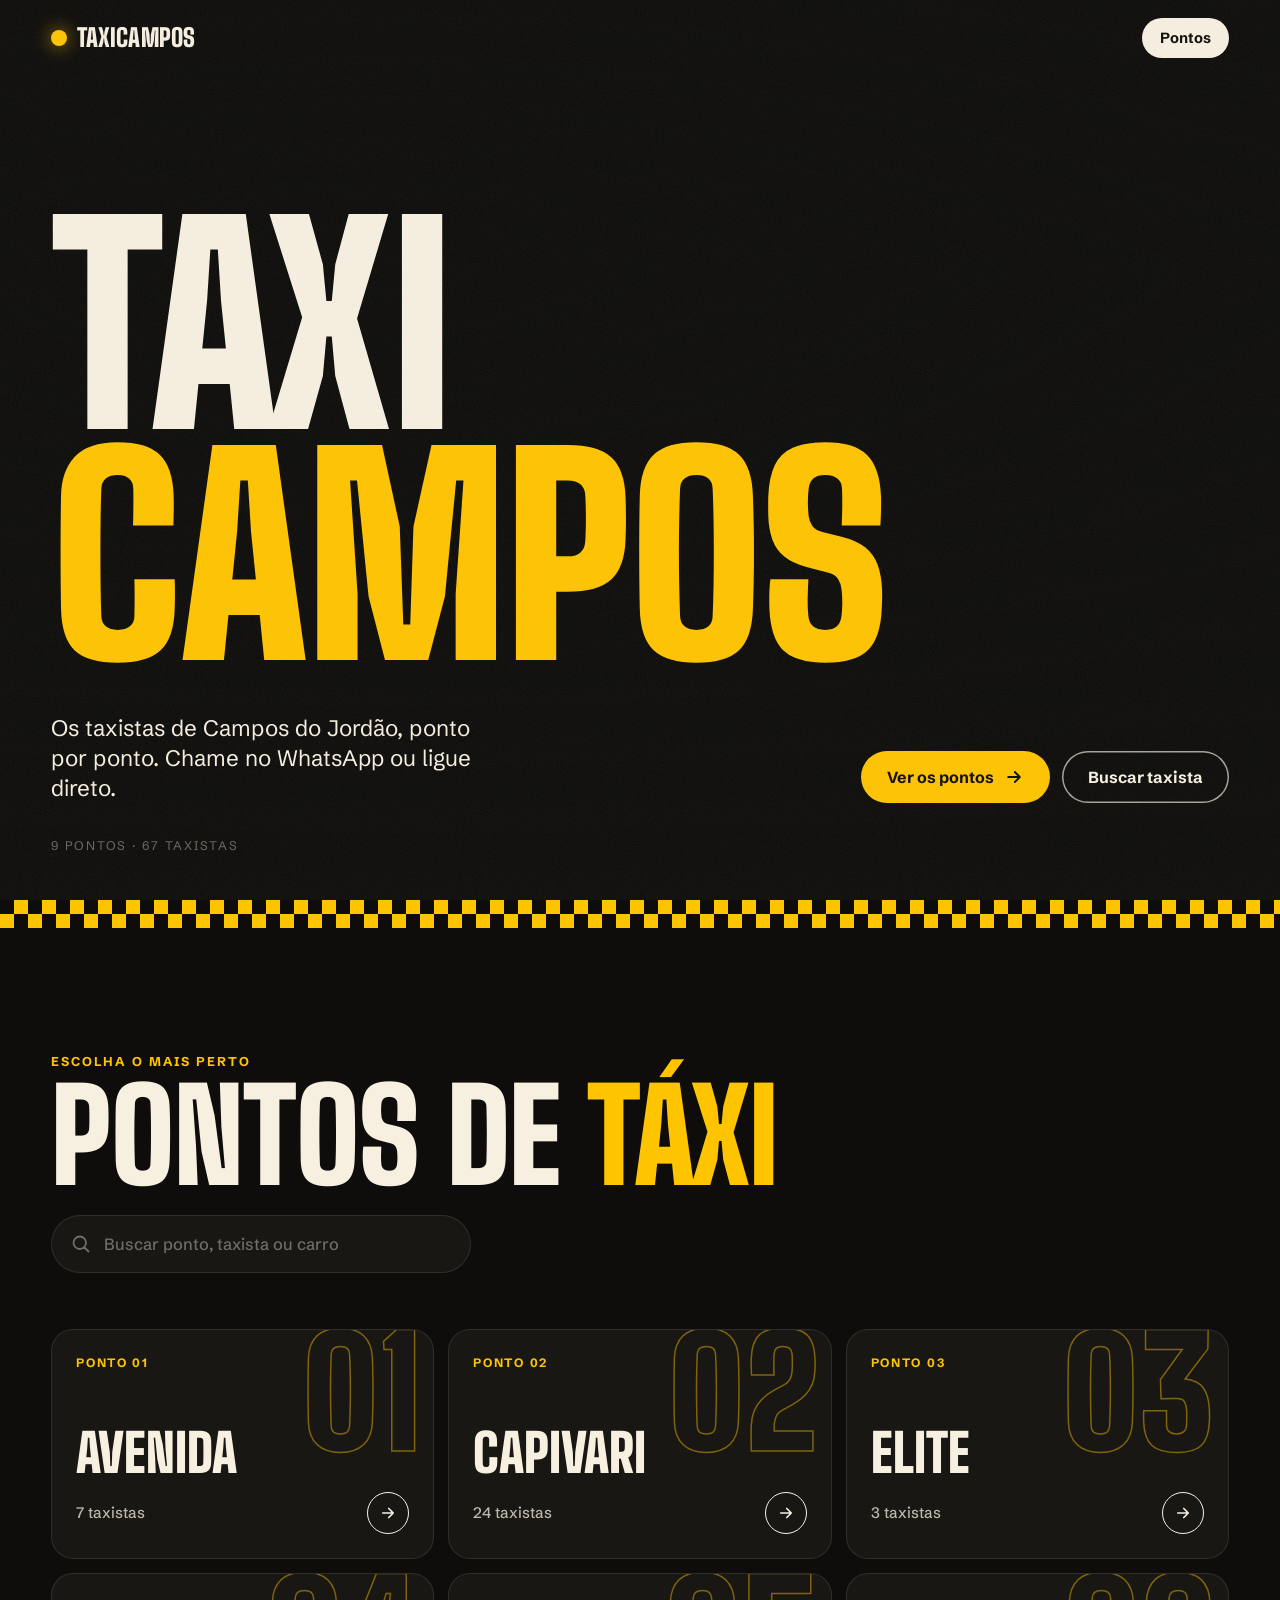
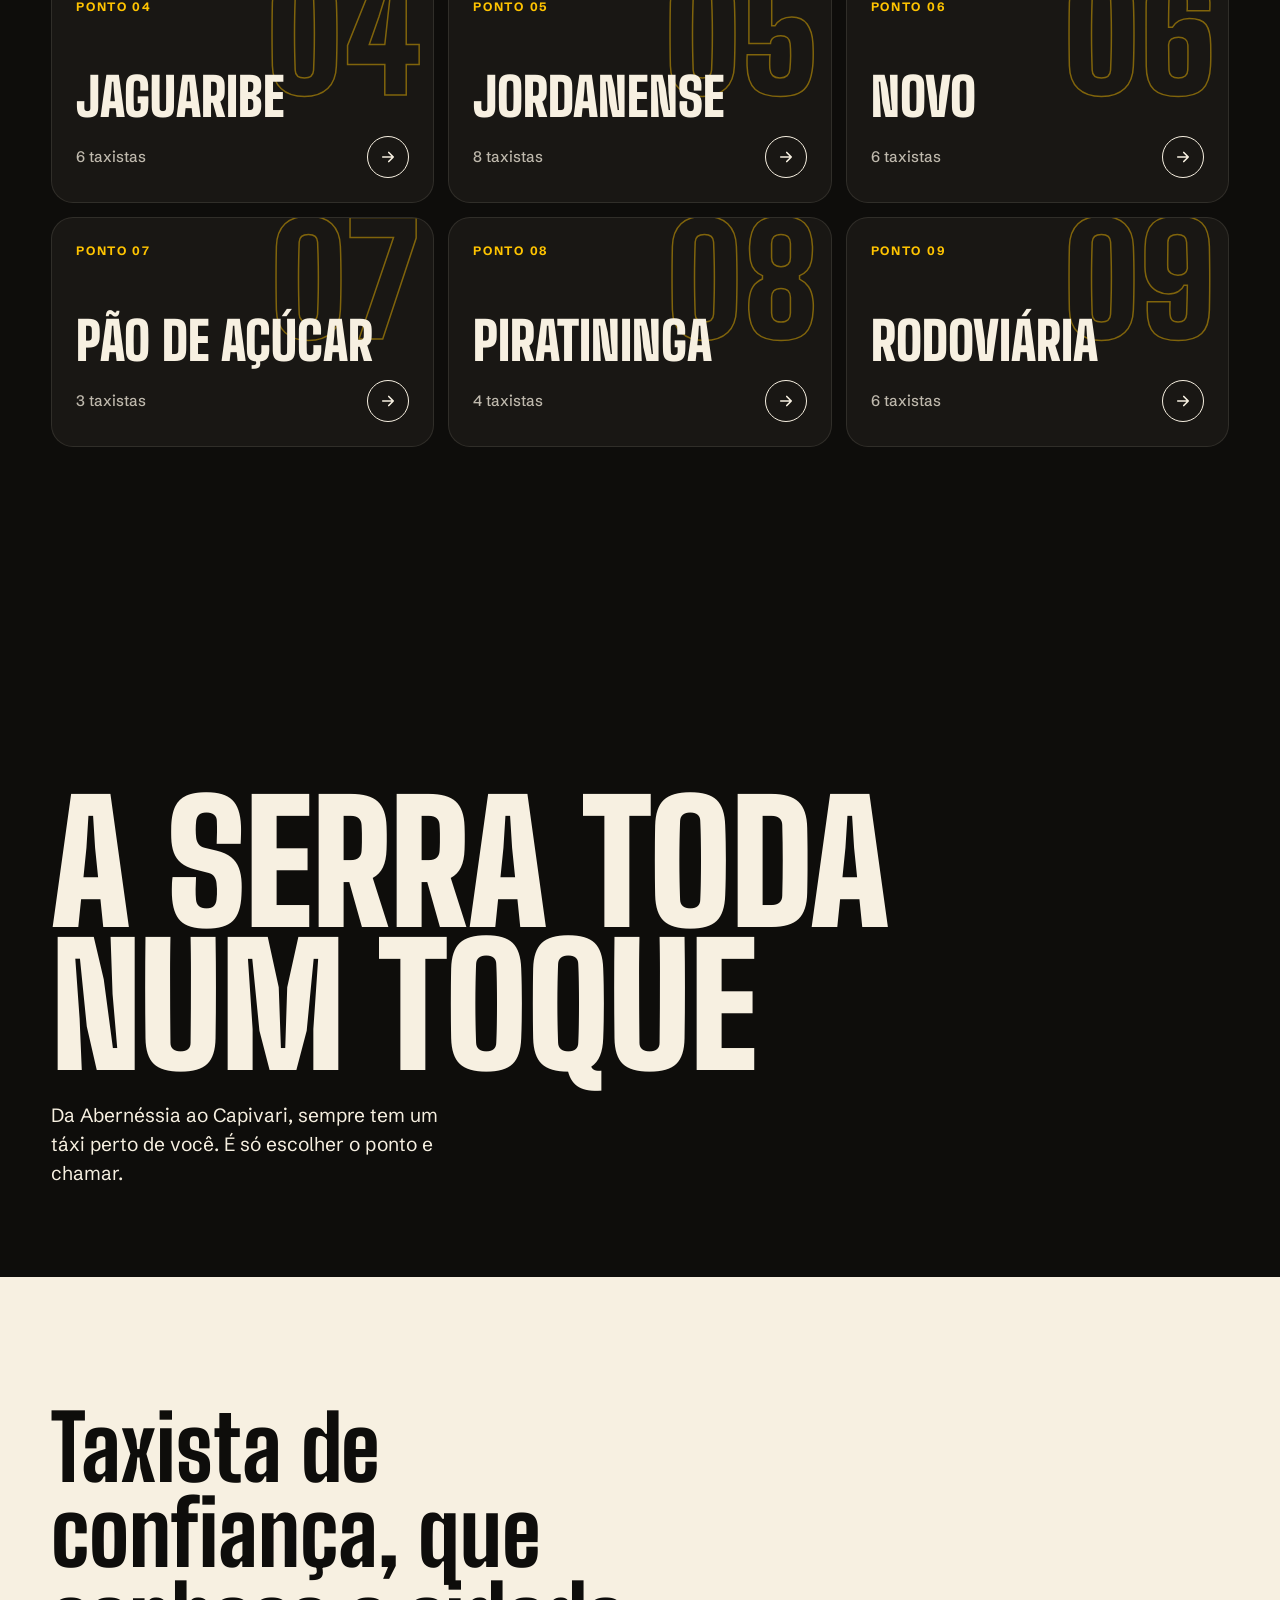
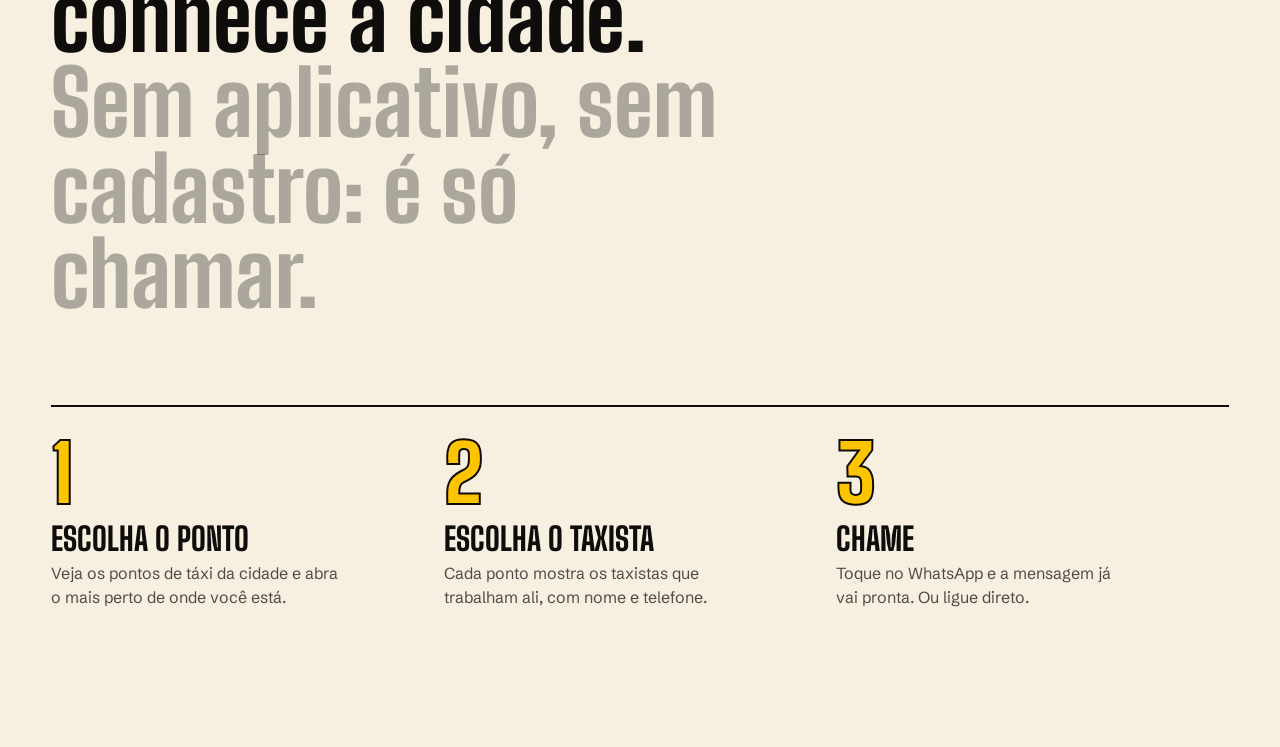
==== commit a4883848: "Remove o selo com a contagem de taxistas do topo Co-Authored-By: Claude Opus 5.5 <noreply@anthropic." ====
--- a/index.html
+++ b/index.html
@@ -17,7 +17,6 @@
     <a href="#/" class="nav__marca" aria-label="TaxiCampos, página inicial">
       <span class="nav__ponto" aria-hidden="true"></span>TaxiCampos
     </a>
-    <span class="nav__selo"><span class="nav__luz" aria-hidden="true"></span><span id="selo-texto">Campos do Jordão</span></span>
     <a href="#/" class="nav__botao" data-rolar="pontos">Pontos</a>
   </header>
 
--- a/estilo.css
+++ b/estilo.css
@@ -88,8 +88,8 @@
   position: absolute;
   top: 0; left: 0; right: 0;
   z-index: 20;
-  display: grid;
-  grid-template-columns: 1fr auto 1fr;
+  display: flex;
+  justify-content: space-between;
   align-items: center;
   gap: 12px;
   padding: 18px var(--margem);
@@ -114,26 +114,6 @@
   box-shadow: 0 0 18px rgba(255, 196, 0, .7);
 }
 
-.nav__selo {
-  display: inline-flex;
-  align-items: center;
-  gap: 8px;
-  padding: 7px 14px;
-  border-radius: 999px;
-  font-size: .8rem;
-  font-weight: 500;
-  background: rgba(14, 13, 11, .55);
-  border: 1px solid var(--linha);
-  backdrop-filter: blur(10px);
-  -webkit-backdrop-filter: blur(10px);
-  white-space: nowrap;
-}
-.nav__luz {
-  width: 8px; height: 8px;
-  border-radius: 50%;
-  background: var(--verde);
-  box-shadow: 0 0 0 3px rgba(37, 211, 102, .2);
-}
 
 .nav__botao {
   justify-self: end;
@@ -149,8 +129,6 @@
 .nav__botao:hover { background: var(--amarelo); }
 
 @media (max-width: 640px) {
-  .nav { grid-template-columns: 1fr auto; }
-  .nav__selo { display: none; }
   .nav__marca { font-size: 1.35rem; }
 }
 
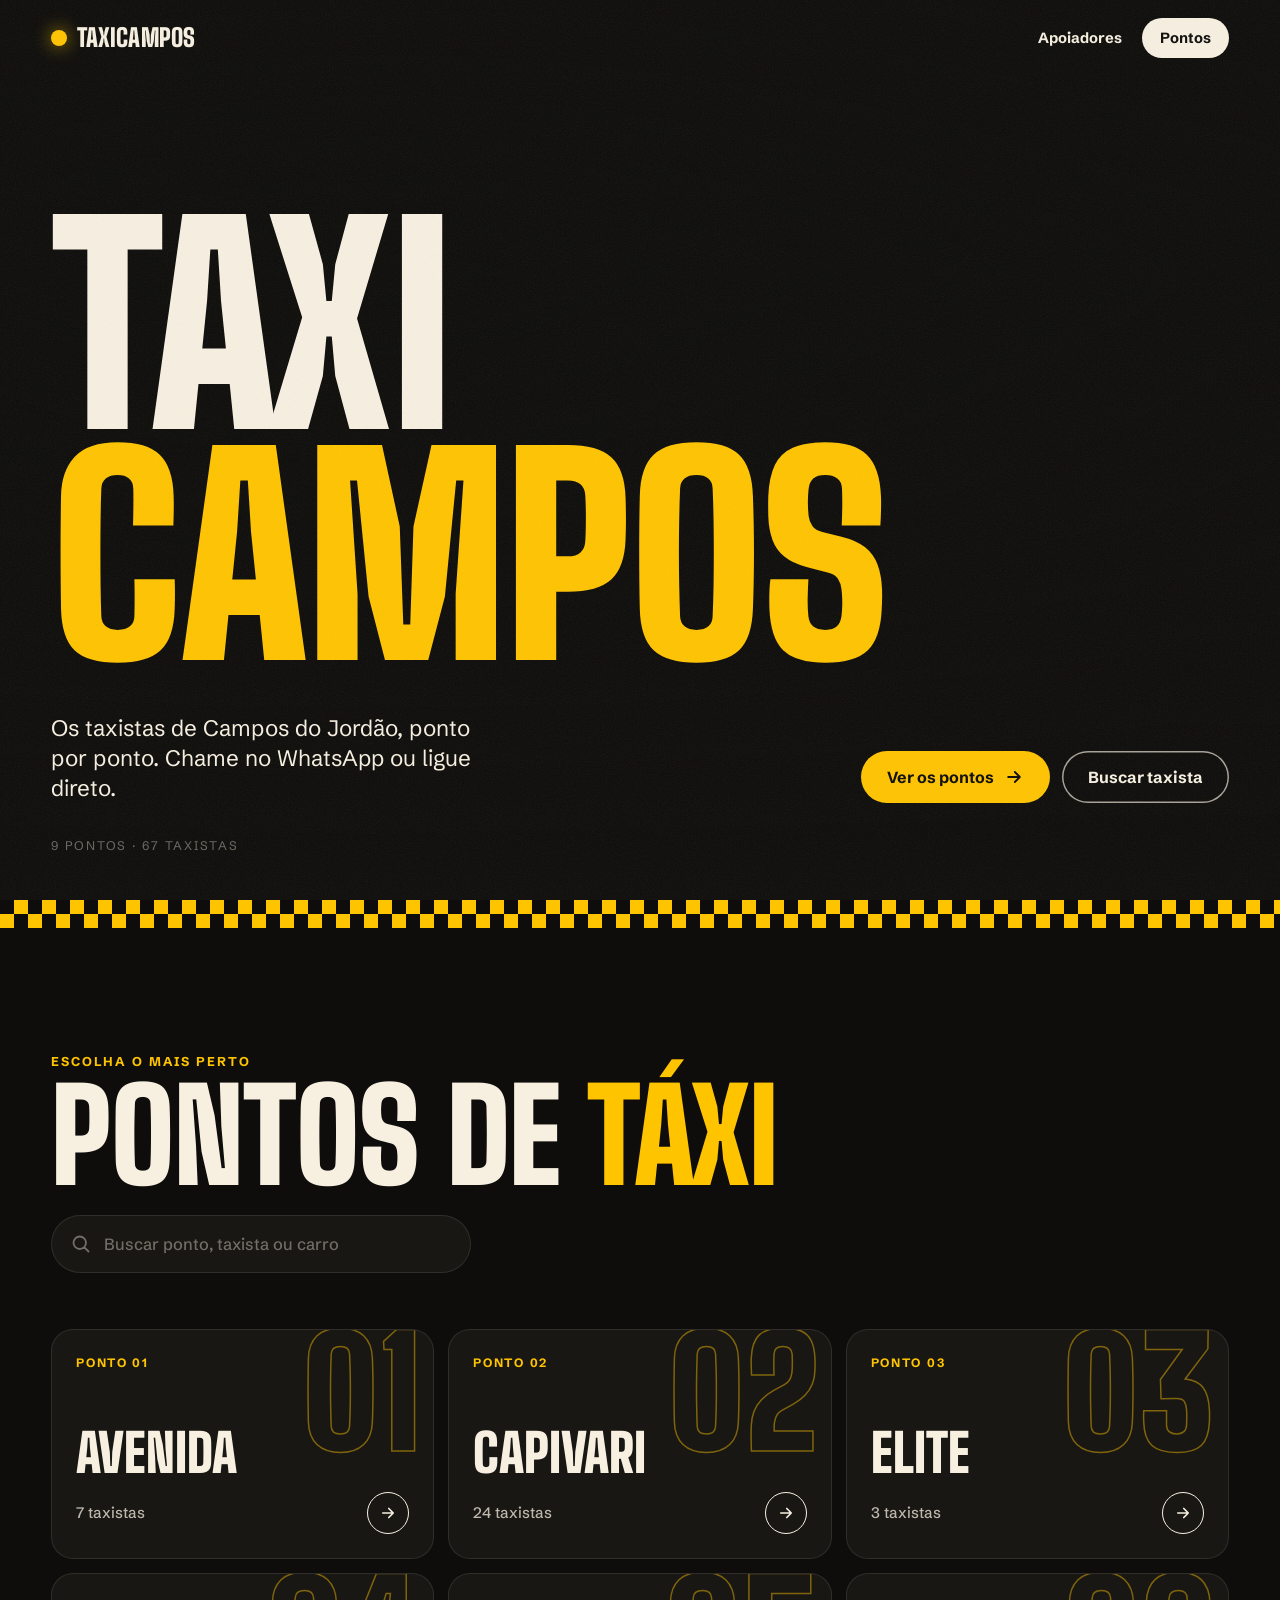
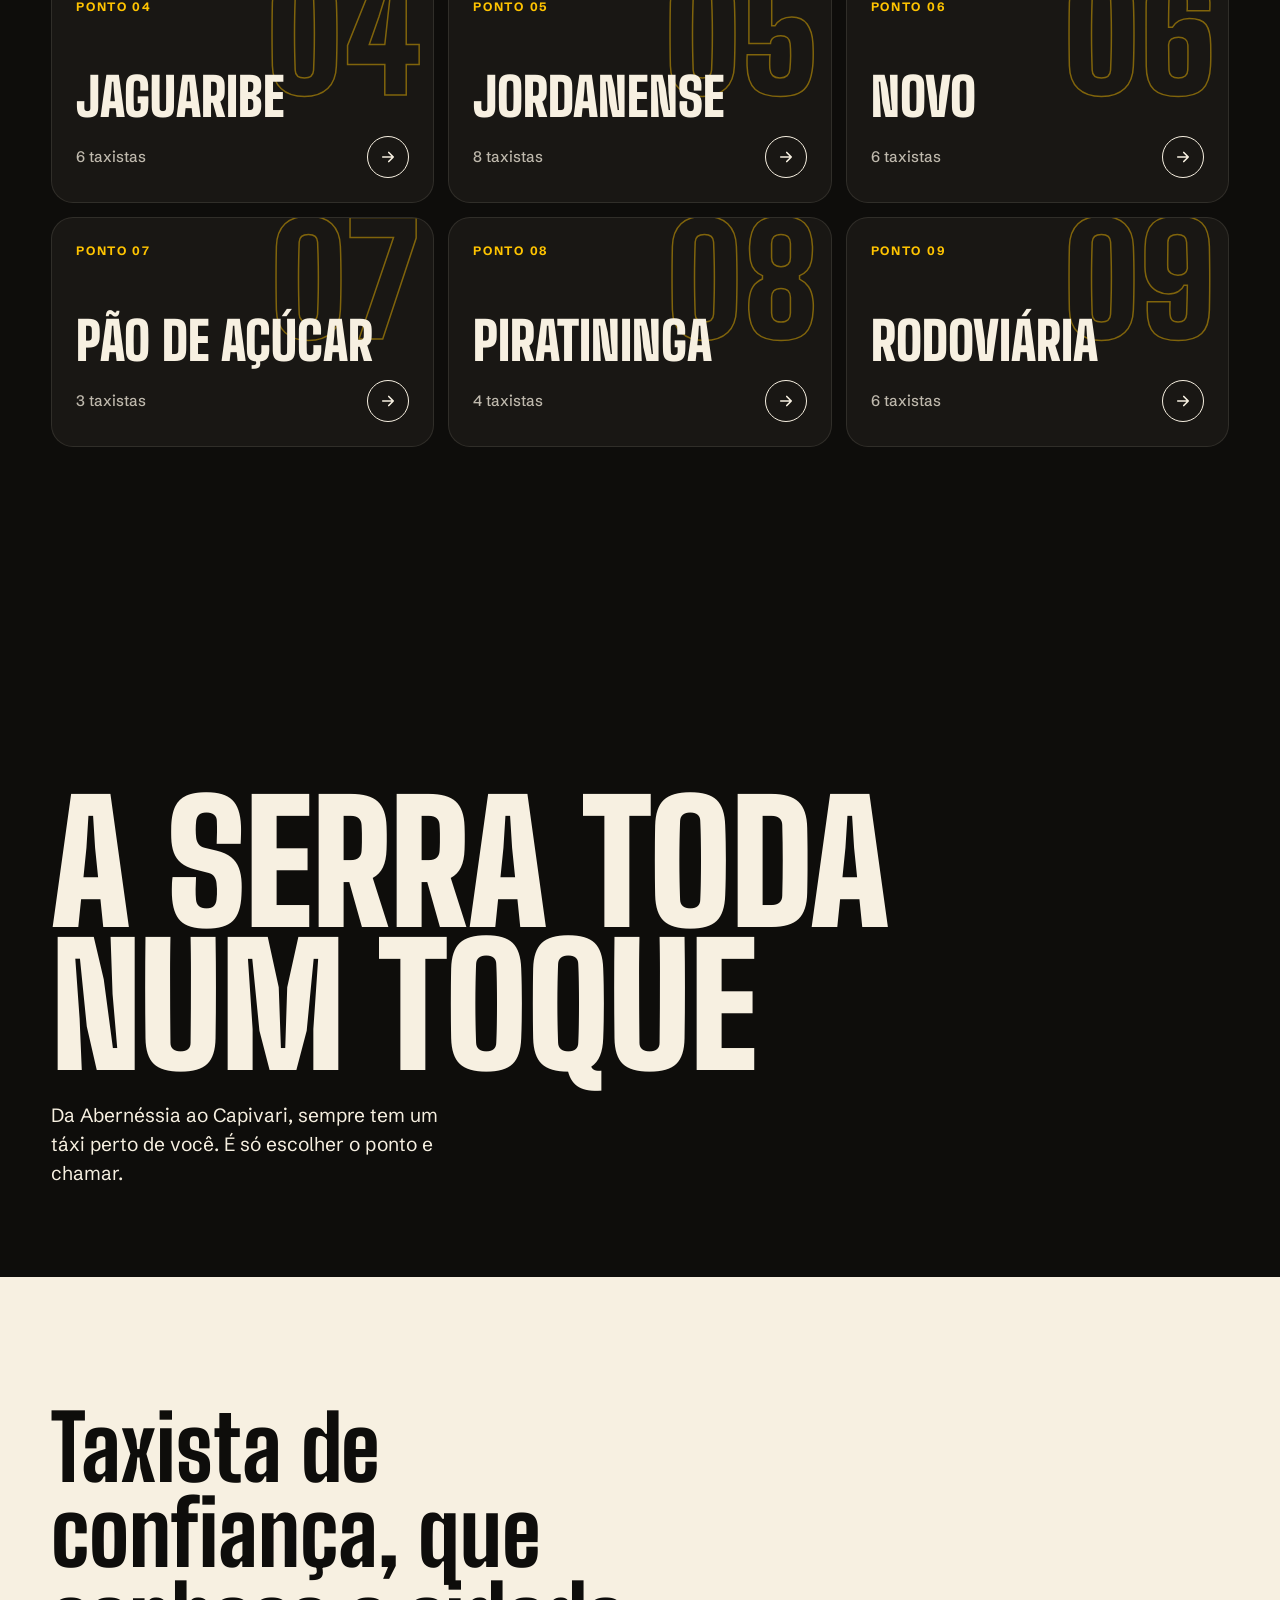
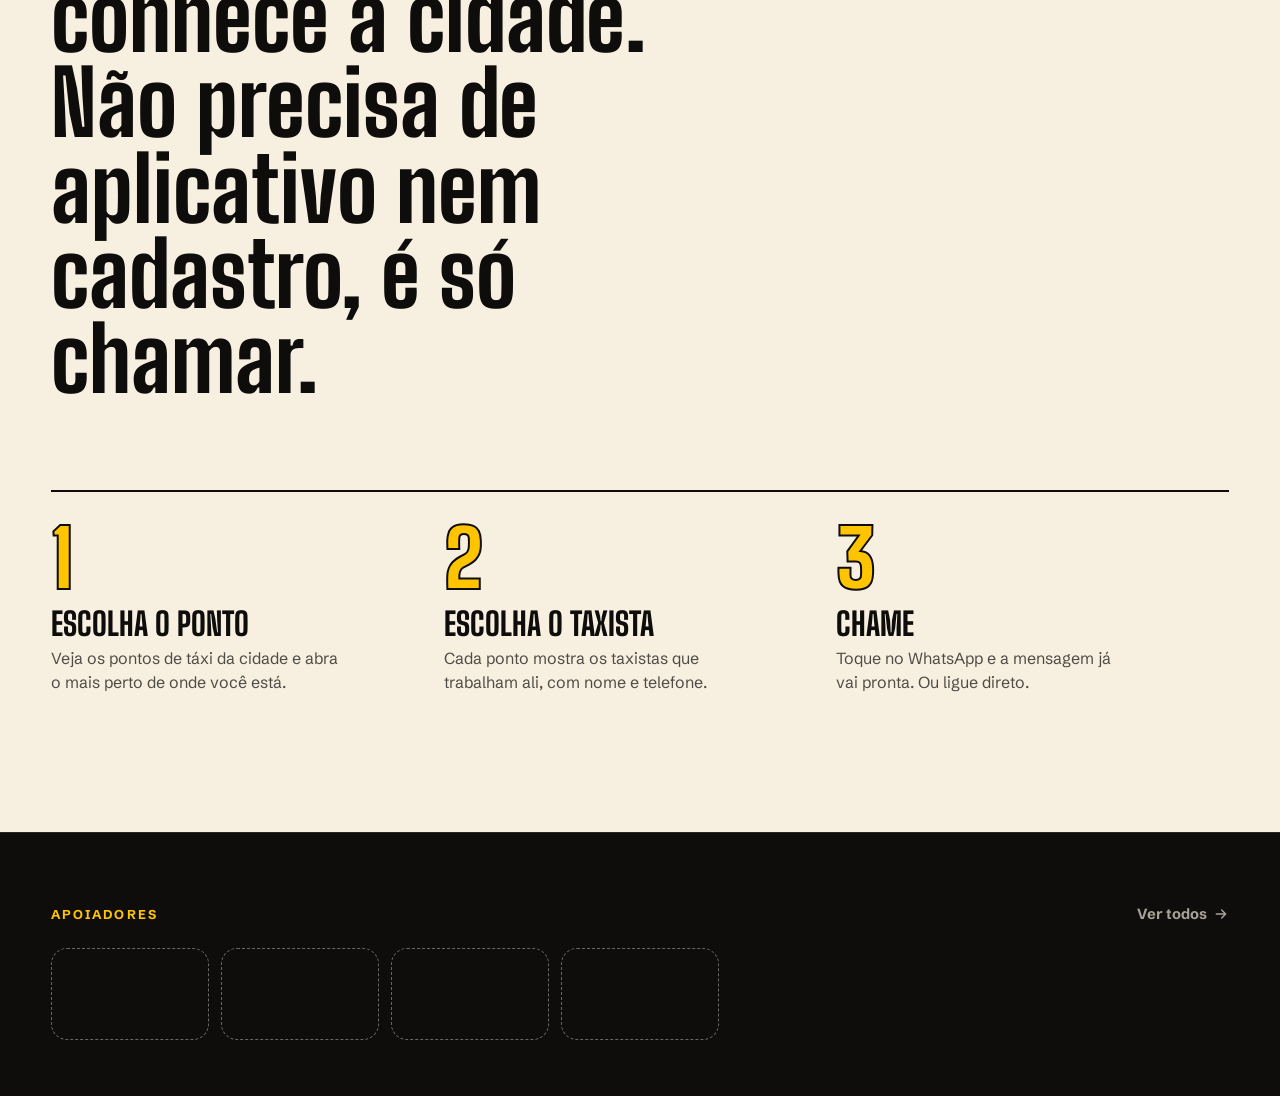
==== commit 476366b8: "Adiciona página de apoiadores, rodapé com apoiadores e linha do carro - Cada taxista mostra "Carro:"" ====
--- a/index.html
+++ b/index.html
@@ -17,10 +17,15 @@
     <a href="#/" class="nav__marca" aria-label="TaxiCampos, página inicial">
       <span class="nav__ponto" aria-hidden="true"></span>TaxiCampos
     </a>
-    <a href="#/" class="nav__botao" data-rolar="pontos">Pontos</a>
+    <nav class="nav__links">
+      <a href="#/apoiadores" class="nav__link">Apoiadores</a>
+      <a href="#/" class="nav__botao" data-rolar="pontos">Pontos</a>
+    </nav>
   </header>
 
   <main id="app" aria-live="polite"></main>
+
+  <footer class="rodape" id="rodape" aria-label="Apoiadores"></footer>
 
 
   <script src="dados.js"></script>
--- a/estilo.css
+++ b/estilo.css
@@ -115,6 +115,17 @@
 }
 
 
+.nav__links { display: flex; align-items: center; gap: 6px; }
+.nav__link {
+  padding: 9px 14px;
+  border-radius: 999px;
+  font-weight: 700;
+  font-size: .92rem;
+  text-decoration: none;
+  transition: background .2s, color .2s;
+}
+.nav__link:hover { background: rgba(247, 240, 225, .1); color: var(--amarelo); }
+
 .nav__botao {
   justify-self: end;
   padding: 9px 18px;
@@ -130,6 +141,11 @@
 
 @media (max-width: 640px) {
   .nav__marca { font-size: 1.35rem; }
+  .nav__link { padding: 9px 8px; }
+}
+@media (max-width: 370px) {
+  .nav__marca { font-size: 1.15rem; }
+  .nav__botao { padding: 9px 14px; }
 }
 
 /* =========================================================
@@ -460,7 +476,6 @@
   font-size: clamp(2.6rem, 7vw, 6rem);
   line-height: .95;
 }
-.manifesto span { color: rgba(14, 13, 11, .32); }
 
 .passos {
   display: grid;
@@ -626,7 +641,8 @@
   text-transform: uppercase;
   overflow-wrap: anywhere;
 }
-.taxista__carro { margin: 8px 0 0; color: var(--creme); font-weight: 500; }
+.taxista__carro { margin: 8px 0 0; color: var(--creme); font-weight: 500; min-height: 1.5em; }
+.taxista__carro span { color: var(--amarelo); font-weight: 700; }
 .taxista__tel {
   margin: 4px 0 0;
   color: var(--creme-suave);
@@ -640,3 +656,167 @@
 .acoes { display: grid; grid-template-columns: 1fr 1fr; gap: 10px; }
 .acoes .btn { padding: 0 14px; }
 .acoes .btn:only-child { grid-column: 1 / -1; }
+
+/* =========================================================
+   Apoiadores
+   ========================================================= */
+
+.topo-simples {
+  position: relative;
+  display: flex;
+  flex-direction: column;
+  padding: 120px var(--margem) clamp(44px, 7vw, 80px);
+  overflow: hidden;
+  isolation: isolate;
+}
+.topo-simples::before {
+  content: "";
+  position: absolute;
+  inset: 0;
+  z-index: -1;
+  background: radial-gradient(ellipse 60% 70% at 85% 10%, rgba(255, 196, 0, .16), transparent 70%);
+}
+.topo-simples .voltar { margin-bottom: clamp(40px, 7vw, 80px); }
+.topo-simples__titulo {
+  font-size: clamp(4.2rem, 17vw, 14rem);
+  animation: subir .8s cubic-bezier(.2, .7, .2, 1) both;
+}
+.topo-simples__titulo .amarelo { color: var(--amarelo); }
+.topo-simples__texto {
+  max-width: 44ch;
+  margin: 22px 0 0;
+  font-size: clamp(1.05rem, 1.8vw, 1.3rem);
+  color: var(--creme-suave);
+}
+
+.grade-apoiadores {
+  display: grid;
+  grid-template-columns: repeat(auto-fill, minmax(min(100%, 280px), 1fr));
+  gap: 14px;
+}
+
+.apoiador {
+  display: flex;
+  flex-direction: column;
+  border-radius: var(--raio);
+  background: var(--carvao);
+  border: 1px solid var(--linha);
+  text-decoration: none;
+  overflow: hidden;
+  transition: border-color .25s, transform .25s;
+}
+a.apoiador:hover { border-color: var(--amarelo); transform: translateY(-4px); }
+
+.apoiador__logo {
+  display: grid;
+  place-items: center;
+  aspect-ratio: 16 / 9;
+  padding: 26px;
+  background: var(--creme);
+  color: var(--noite);
+}
+.apoiador__logo img { max-width: 100%; max-height: 100%; object-fit: contain; }
+.logo-nome {
+  font-family: var(--display);
+  font-weight: 900;
+  font-size: 2rem;
+  line-height: .95;
+  text-transform: uppercase;
+  text-align: center;
+}
+
+.apoiador__info { padding: 20px 22px 22px; }
+.apoiador__nome {
+  margin: 0;
+  font-family: var(--display);
+  font-weight: 900;
+  font-size: 1.9rem;
+  line-height: .95;
+  text-transform: uppercase;
+}
+.apoiador__descricao { margin: 8px 0 0; color: var(--creme-suave); }
+.apoiador__link {
+  display: inline-flex;
+  align-items: center;
+  gap: 6px;
+  margin-top: 14px;
+  font-weight: 700;
+  font-size: .92rem;
+  color: var(--amarelo);
+}
+.apoiador__link svg { width: 16px; height: 16px; transition: transform .2s; }
+a.apoiador:hover .apoiador__link svg { transform: translateX(4px); }
+
+/* lugar vago (enquanto não há apoiadores) */
+.vago {
+  display: grid;
+  place-items: center;
+  min-height: 150px;
+  border: 1.5px dashed var(--creme-fraco);
+  background: transparent;
+  color: var(--creme-fraco);
+  font-weight: 700;
+  font-size: .8rem;
+  letter-spacing: .14em;
+  text-transform: uppercase;
+}
+
+/* =========================================================
+   Rodapé (apoiadores)
+   ========================================================= */
+
+.rodape {
+  padding: clamp(44px, 6vw, 70px) var(--margem) clamp(36px, 5vw, 56px);
+  border-top: 1px solid var(--linha);
+}
+.rodape[hidden] { display: none; }
+.rodape__topo {
+  display: flex;
+  justify-content: space-between;
+  align-items: center;
+  gap: 16px;
+  margin-bottom: 22px;
+}
+.rodape__topo .rotulo { margin: 0; }
+.rodape__ver {
+  display: inline-flex;
+  align-items: center;
+  gap: 6px;
+  font-weight: 700;
+  font-size: .92rem;
+  text-decoration: none;
+  color: var(--creme-suave);
+  transition: color .2s;
+}
+.rodape__ver:hover { color: var(--amarelo); }
+.rodape__ver svg { width: 16px; height: 16px; }
+
+.rodape__logos {
+  display: grid;
+  grid-template-columns: repeat(auto-fill, minmax(150px, 1fr));
+  gap: 12px;
+}
+.rodape__logo {
+  display: grid;
+  place-items: center;
+  height: 92px;
+  padding: 16px;
+  border-radius: 16px;
+  background: rgba(247, 240, 225, .92);
+  color: var(--noite);
+  text-decoration: none;
+  filter: grayscale(1);
+  opacity: .85;
+  transition: filter .25s, opacity .25s, transform .25s;
+}
+a.rodape__logo:hover { filter: none; opacity: 1; transform: translateY(-3px); }
+.rodape__logo img { max-width: 100%; max-height: 100%; object-fit: contain; }
+.rodape__logo .logo-nome { font-size: 1.35rem; }
+.rodape__logo.vago {
+  min-height: 0;
+  border-radius: 16px;
+  background: transparent;
+  filter: none;
+  opacity: 1;
+  font-size: .72rem;
+}
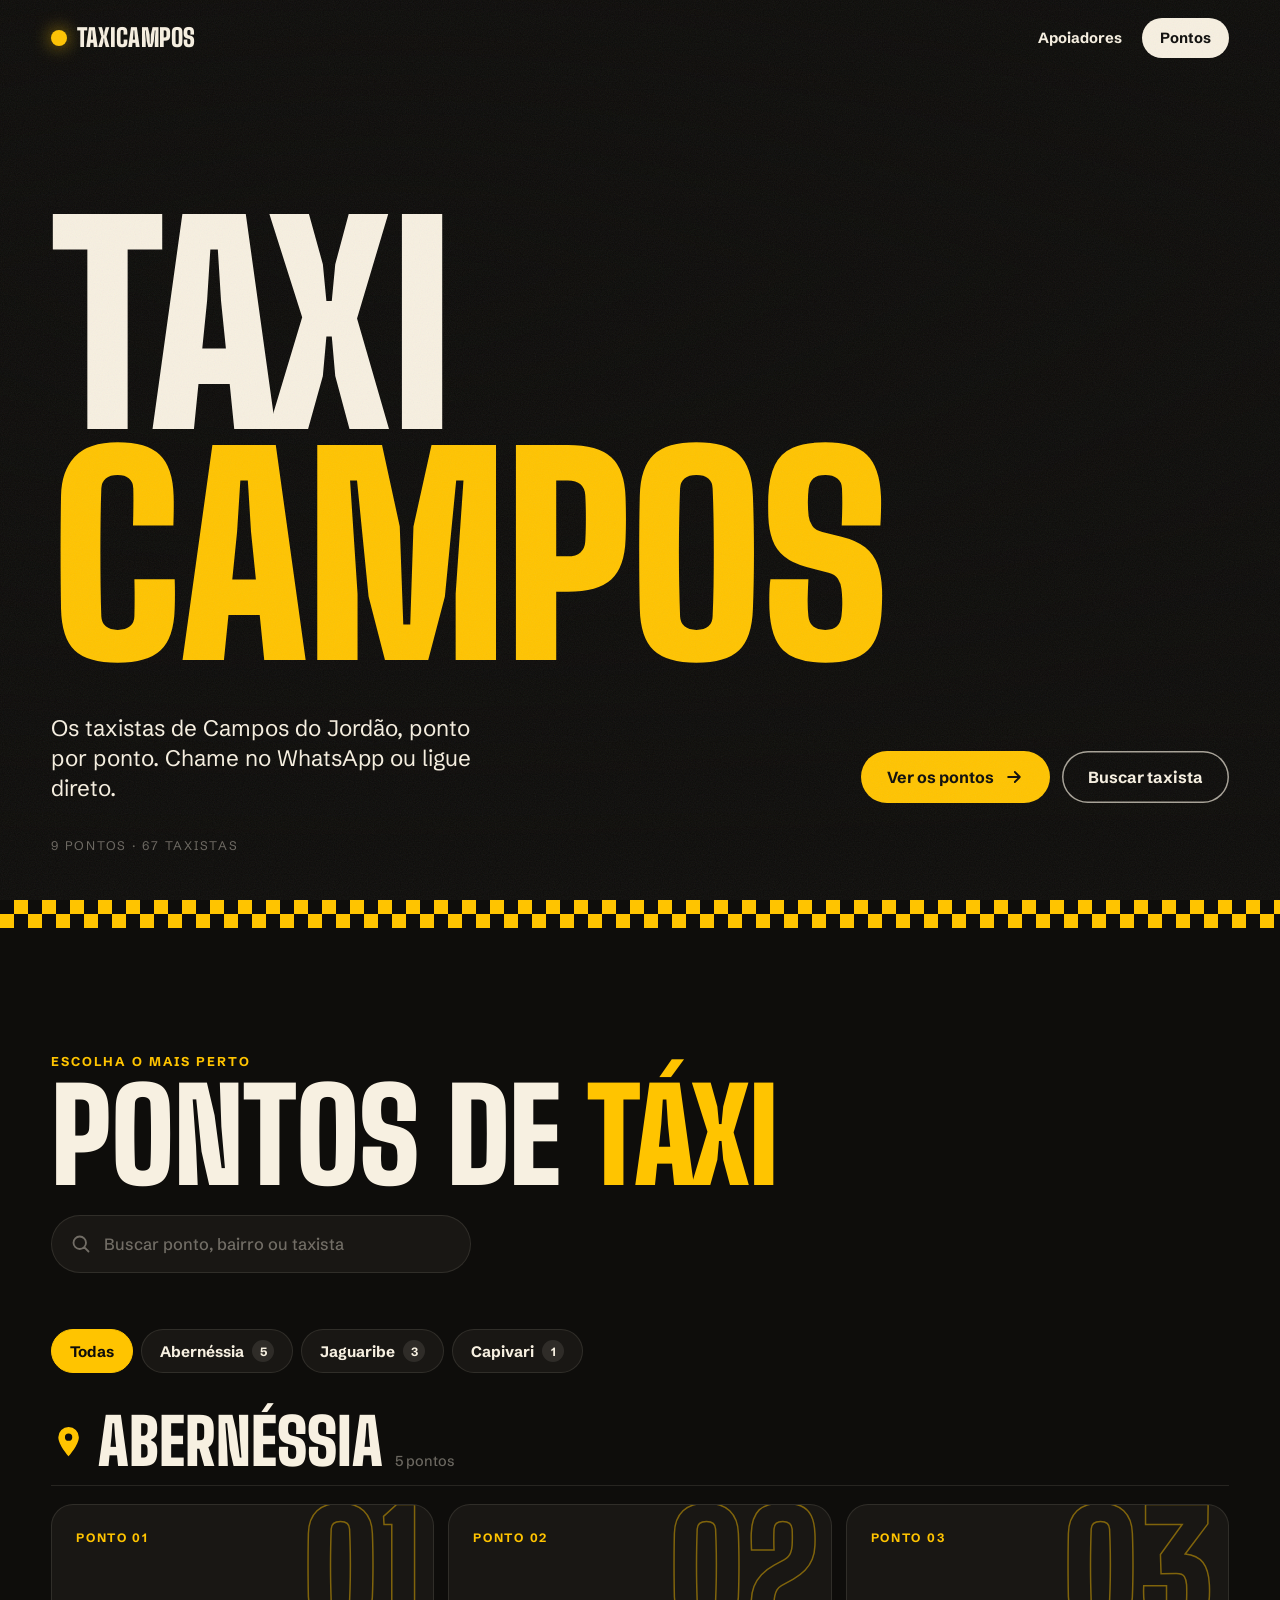
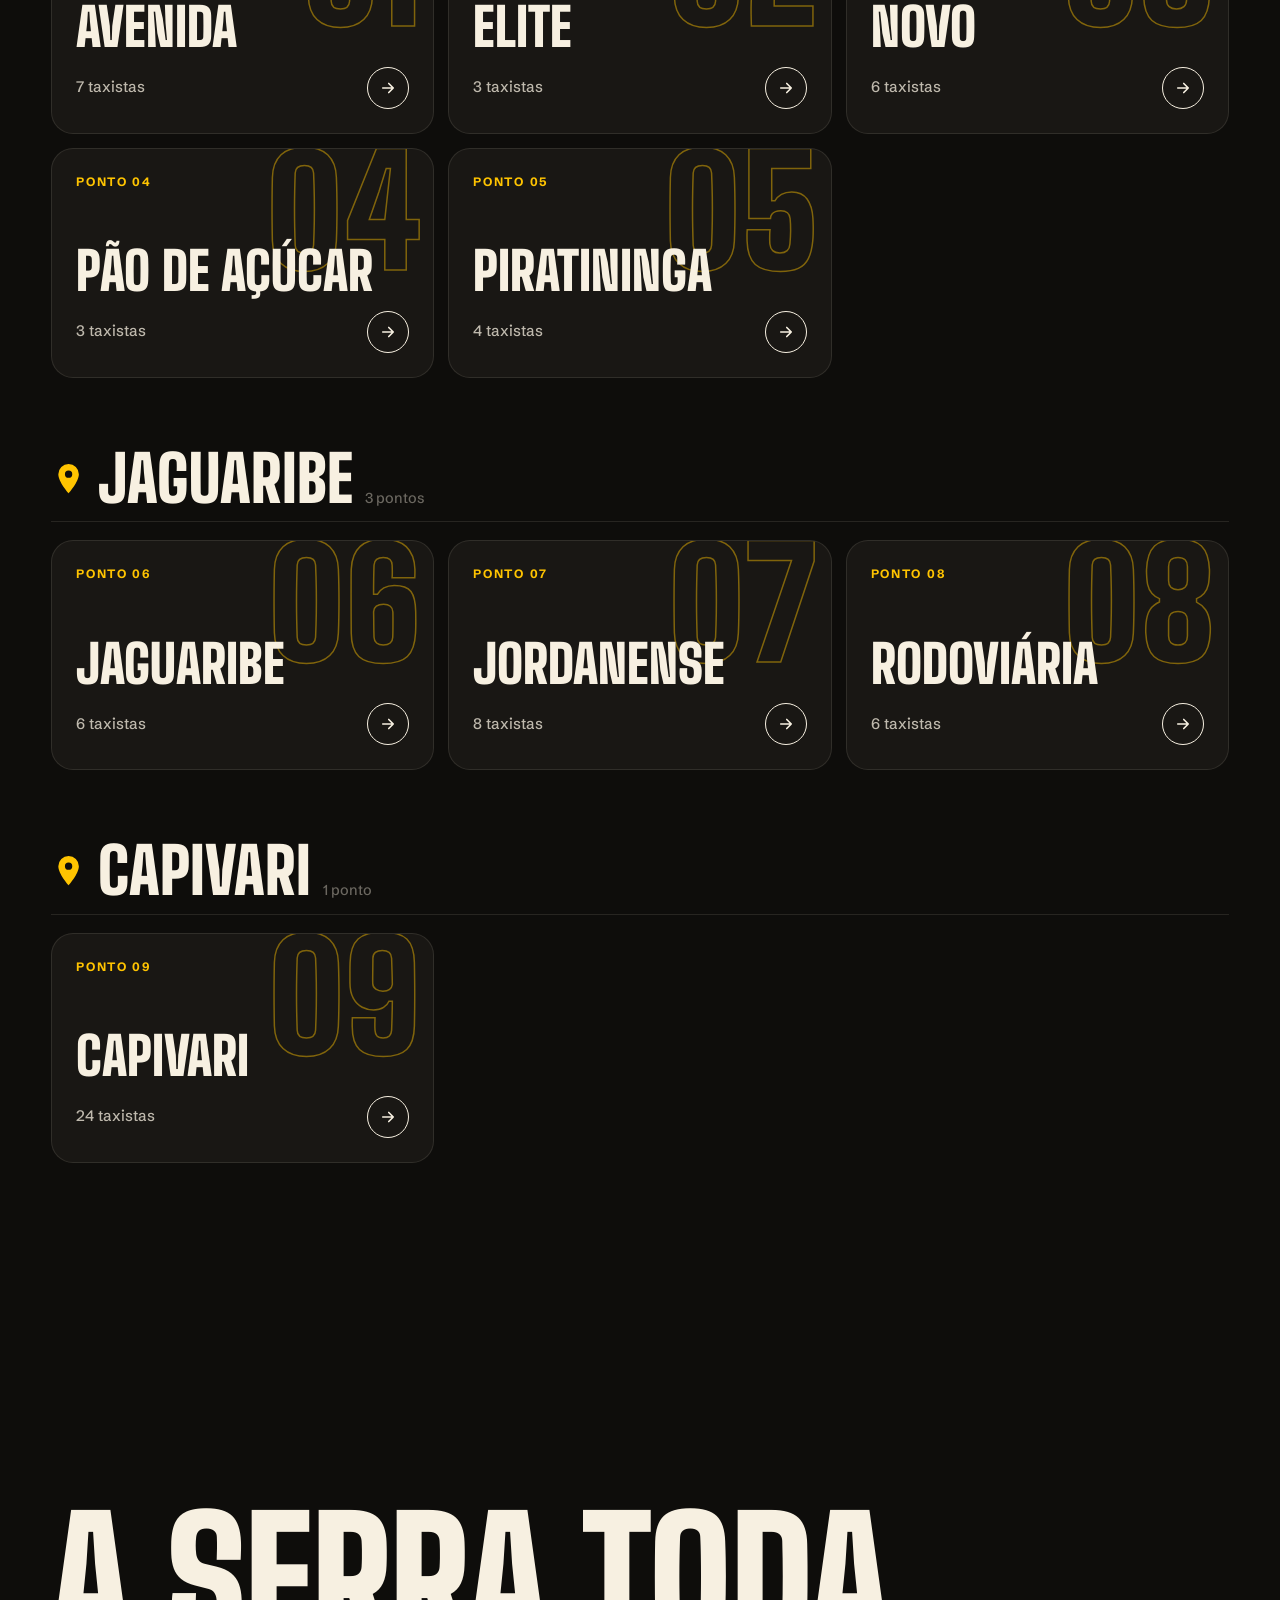
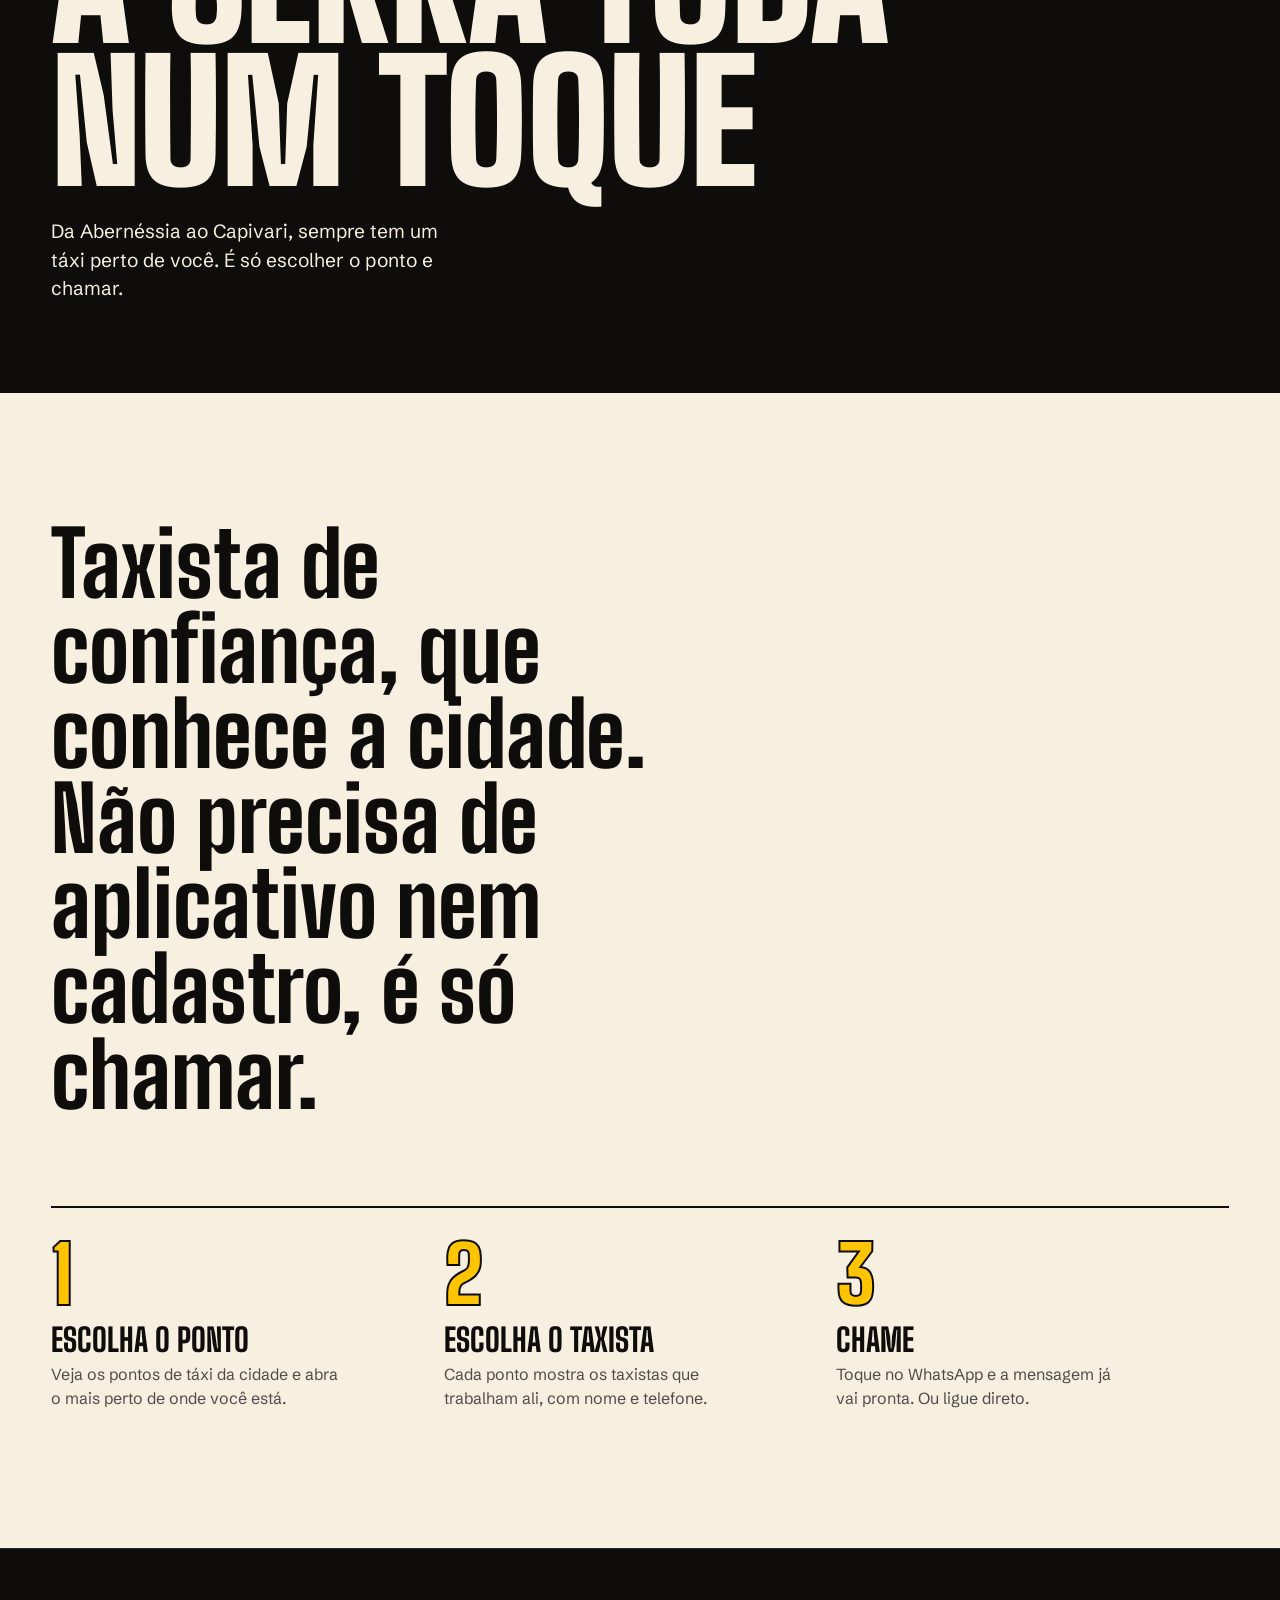
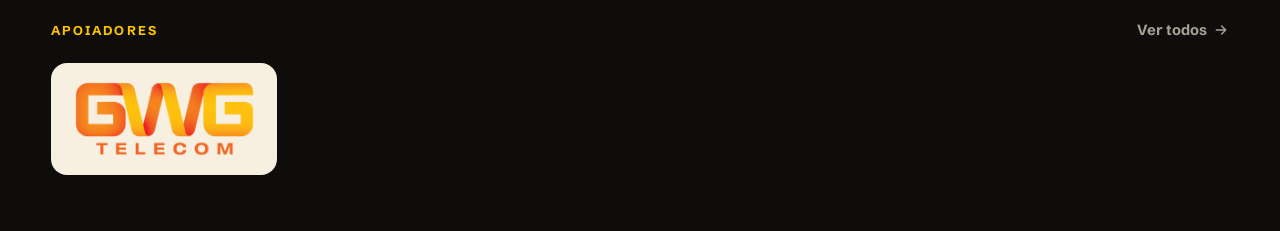
==== commit 2d6a46b8: "Ordem diária dos taxistas, app instalável, prévia de link e mapas - Embaralha os taxistas de cada po" ====
--- a/index.html
+++ b/index.html
@@ -3,10 +3,28 @@
 <head>
   <meta charset="UTF-8">
   <meta name="viewport" content="width=device-width, initial-scale=1">
-  <meta name="description" content="Contatos de táxi de Campos do Jordão: pontos de táxi e taxistas com WhatsApp e telefone.">
+  <meta name="description" content="Os taxistas de Campos do Jordão, ponto por ponto. Chame no WhatsApp ou ligue direto.">
   <meta name="theme-color" content="#0E0D0B">
   <title>TaxiCampos — Táxi em Campos do Jordão</title>
-  <link rel="icon" href="data:image/svg+xml,<svg xmlns='http://www.w3.org/2000/svg' viewBox='0 0 100 100'><text y='.9em' font-size='90'>🚕</text></svg>">
+  <link rel="icon" type="image/png" href="icones/favicon-64.png">
+  <link rel="apple-touch-icon" href="icones/apple-touch-icon.png">
+  <link rel="manifest" href="manifest.webmanifest">
+  <meta name="apple-mobile-web-app-capable" content="yes">
+  <meta name="mobile-web-app-capable" content="yes">
+  <meta name="apple-mobile-web-app-status-bar-style" content="black-translucent">
+  <meta name="apple-mobile-web-app-title" content="TaxiCampos">
+
+  <!-- Prévia ao compartilhar o link (WhatsApp, Facebook, Instagram...) -->
+  <meta property="og:type" content="website">
+  <meta property="og:locale" content="pt_BR">
+  <meta property="og:site_name" content="TaxiCampos">
+  <meta property="og:title" content="TaxiCampos — Táxi em Campos do Jordão">
+  <meta property="og:description" content="Os taxistas de Campos do Jordão, ponto por ponto. Chame no WhatsApp ou ligue direto.">
+  <meta property="og:image" content="https://raw.githubusercontent.com/Henrique-Inf/TaxiCampos/main/icones/compartilhar.png">
+  <meta property="og:image:width" content="1200">
+  <meta property="og:image:height" content="630">
+  <meta property="og:image:alt" content="TaxiCampos: táxi em Campos do Jordão, com botões de WhatsApp e Ligar">
+  <meta name="twitter:card" content="summary_large_image">
   <link rel="preload" href="fontes/big-shoulders-display-latin-900-normal.woff2" as="font" type="font/woff2" crossorigin>
   <link rel="preload" href="fontes/schibsted-grotesk-latin-400-normal.woff2" as="font" type="font/woff2" crossorigin>
   <link rel="preconnect" href="https://images.unsplash.com">
@@ -27,6 +45,22 @@
 
   <footer class="rodape" id="rodape" aria-label="Apoiadores"></footer>
 
+  <div class="instalar" id="instalar" hidden>
+    <img src="icones/icone-192.png" alt="" width="44" height="44">
+    <p><strong>Instale o TaxiCampos</strong><span>Fica na tela inicial, como um app.</span></p>
+    <button type="button" class="btn btn--amarelo" id="instalar-sim">Instalar</button>
+    <button type="button" class="instalar__fechar" id="instalar-nao" aria-label="Fechar">×</button>
+  </div>
+
+  <dialog class="dialogo" id="dialogo-ios">
+    <h2>Instalar no iPhone</h2>
+    <ol>
+      <li>Toque no botão <strong>Compartilhar</strong> do Safari (o quadrado com a seta para cima).</li>
+      <li>Role e toque em <strong>Adicionar à Tela de Início</strong>.</li>
+      <li>Toque em <strong>Adicionar</strong>. O TaxiCampos aparece junto dos seus apps.</li>
+    </ol>
+    <form method="dialog"><button class="btn btn--amarelo">Entendi</button></form>
+  </dialog>
 
   <script src="dados.js"></script>
   <script src="app.js"></script>
--- a/estilo.css
+++ b/estilo.css
@@ -334,6 +334,93 @@
 }
 
 /* =========================================================
+   Regiões (filtros e grupos)
+   ========================================================= */
+
+.filtros {
+  display: flex;
+  gap: 8px;
+  flex-wrap: wrap;
+  margin-bottom: clamp(26px, 4vw, 40px);
+}
+.filtro {
+  display: inline-flex;
+  align-items: center;
+  gap: 8px;
+  min-height: 44px;
+  padding: 0 18px;
+  border-radius: 999px;
+  border: 1.5px solid var(--linha);
+  background: var(--carvao);
+  color: var(--creme);
+  font: 700 .95rem var(--texto);
+  cursor: pointer;
+  transition: background .2s, color .2s, border-color .2s;
+}
+.filtro span {
+  display: inline-grid;
+  place-items: center;
+  min-width: 22px;
+  height: 22px;
+  padding: 0 6px;
+  border-radius: 999px;
+  background: rgba(247, 240, 225, .1);
+  font-size: .75rem;
+}
+.filtro:hover { border-color: var(--amarelo); }
+.filtro svg { width: 16px; height: 16px; flex: none; }
+.filtro--perto { border-color: rgba(255, 196, 0, .5); }
+.aviso-local { margin: -14px 0 24px; color: var(--amarelo); font-size: .92rem; }
+.ponto__distancia {
+  display: inline-flex;
+  align-items: center;
+  gap: 4px;
+  margin-top: 6px;
+  font-size: .85rem;
+  font-weight: 700;
+  color: var(--creme);
+}
+.ponto__distancia svg { width: 14px; height: 14px; color: var(--amarelo); }
+.ponto:hover .ponto__distancia, .ponto:focus-visible .ponto__distancia,
+.ponto:hover .ponto__distancia svg, .ponto:focus-visible .ponto__distancia svg { color: var(--noite); }
+.filtro[aria-pressed="true"] { background: var(--amarelo); border-color: var(--amarelo); color: var(--noite); }
+.filtro[aria-pressed="true"] span { background: rgba(14, 13, 11, .15); }
+
+.regiao + .regiao { margin-top: clamp(44px, 6vw, 72px); }
+.regiao__titulo {
+  display: flex;
+  align-items: baseline;
+  gap: 12px;
+  flex-wrap: wrap;
+  margin: 0 0 18px;
+  padding-bottom: 14px;
+  border-bottom: 1px solid var(--linha);
+  font-family: var(--display);
+  font-weight: 900;
+  font-size: clamp(2.4rem, 6vw, 4rem);
+  line-height: .9;
+  text-transform: uppercase;
+}
+.regiao__titulo svg { width: .55em; height: .55em; color: var(--amarelo); align-self: center; flex: none; }
+.regiao__titulo small {
+  font-family: var(--texto);
+  font-size: .9rem;
+  font-weight: 500;
+  text-transform: none;
+  color: var(--creme-fraco);
+}
+
+.topo-ponto__regiao {
+  display: inline-flex;
+  align-items: center;
+  gap: 6px;
+  margin-left: 6px;
+  letter-spacing: .1em;
+  color: var(--creme);
+}
+.topo-ponto__regiao svg { width: 16px; height: 16px; color: var(--amarelo); }
+
+/* =========================================================
    Cartões de ponto
    ========================================================= */
 
@@ -715,7 +802,8 @@
   background: var(--creme);
   color: var(--noite);
 }
-.apoiador__logo img { max-width: 100%; max-height: 100%; object-fit: contain; }
+.apoiador__logo { min-height: 0; }
+.apoiador__logo img { display: block; width: 100%; height: 100%; min-height: 0; object-fit: contain; }
 .logo-nome {
   font-family: var(--display);
   font-weight: 900;
@@ -793,30 +881,90 @@
 
 .rodape__logos {
   display: grid;
-  grid-template-columns: repeat(auto-fill, minmax(150px, 1fr));
+  grid-template-columns: repeat(auto-fill, minmax(min(100%, 200px), 1fr));
   gap: 12px;
 }
 .rodape__logo {
   display: grid;
   place-items: center;
-  height: 92px;
-  padding: 16px;
+  height: 112px;
+  padding: 18px 22px;
   border-radius: 16px;
-  background: rgba(247, 240, 225, .92);
+  background: var(--creme);
   color: var(--noite);
   text-decoration: none;
-  filter: grayscale(1);
-  opacity: .85;
-  transition: filter .25s, opacity .25s, transform .25s;
-}
-a.rodape__logo:hover { filter: none; opacity: 1; transform: translateY(-3px); }
-.rodape__logo img { max-width: 100%; max-height: 100%; object-fit: contain; }
+  transition: transform .25s, box-shadow .25s;
+}
+a.rodape__logo:hover { transform: translateY(-3px); box-shadow: 0 10px 30px rgba(255, 196, 0, .18); }
+.rodape__logo img { display: block; max-width: 100%; max-height: 76px; object-fit: contain; }
 .rodape__logo .logo-nome { font-size: 1.35rem; }
 .rodape__logo.vago {
   min-height: 0;
   border-radius: 16px;
   background: transparent;
-  filter: none;
-  opacity: 1;
   font-size: .72rem;
 }
+
+/* =========================================================
+   Aviso para instalar o app
+   ========================================================= */
+
+.instalar {
+  position: fixed;
+  left: 12px;
+  right: 12px;
+  bottom: calc(16px + env(safe-area-inset-bottom));
+  z-index: 50;
+  max-width: 560px;
+  margin: 0 auto;
+  display: flex;
+  align-items: center;
+  gap: 12px;
+  padding: 12px 12px 12px 14px;
+  border-radius: 20px;
+  background: rgba(34, 31, 26, .96);
+  border: 1px solid rgba(255, 196, 0, .35);
+  box-shadow: 0 18px 50px rgba(0, 0, 0, .5);
+  backdrop-filter: blur(12px);
+  -webkit-backdrop-filter: blur(12px);
+  animation: subir .5s cubic-bezier(.2, .7, .2, 1) both;
+}
+.instalar[hidden] { display: none; }
+.instalar img { flex: none; border-radius: 12px; }
+.instalar p { flex: 1; min-width: 0; margin: 0; display: flex; flex-direction: column; line-height: 1.25; }
+.instalar strong { font-size: .98rem; }
+.instalar span { font-size: .84rem; color: var(--creme-suave); }
+.instalar .btn { min-height: 42px; padding: 0 18px; font-size: .92rem; flex: none; }
+.instalar__fechar {
+  flex: none;
+  width: 34px; height: 34px;
+  border: 0;
+  border-radius: 50%;
+  background: transparent;
+  color: var(--creme-suave);
+  font-size: 1.5rem;
+  line-height: 1;
+  cursor: pointer;
+}
+.instalar__fechar:hover { background: rgba(247, 240, 225, .1); color: var(--creme); }
+
+.dialogo {
+  width: min(440px, calc(100% - 32px));
+  padding: 26px;
+  border: 1px solid var(--linha);
+  border-radius: var(--raio);
+  background: var(--carvao);
+  color: var(--creme);
+}
+.dialogo::backdrop { background: rgba(0, 0, 0, .6); }
+.dialogo h2 {
+  margin: 0 0 14px;
+  font-family: var(--display);
+  font-weight: 900;
+  font-size: 2.2rem;
+  line-height: .95;
+  text-transform: uppercase;
+}
+.dialogo ol { margin: 0 0 22px; padding-left: 20px; display: grid; gap: 10px; color: var(--creme-suave); }
+.dialogo strong { color: var(--creme); }
+.dialogo form { display: flex; justify-content: flex-end; }
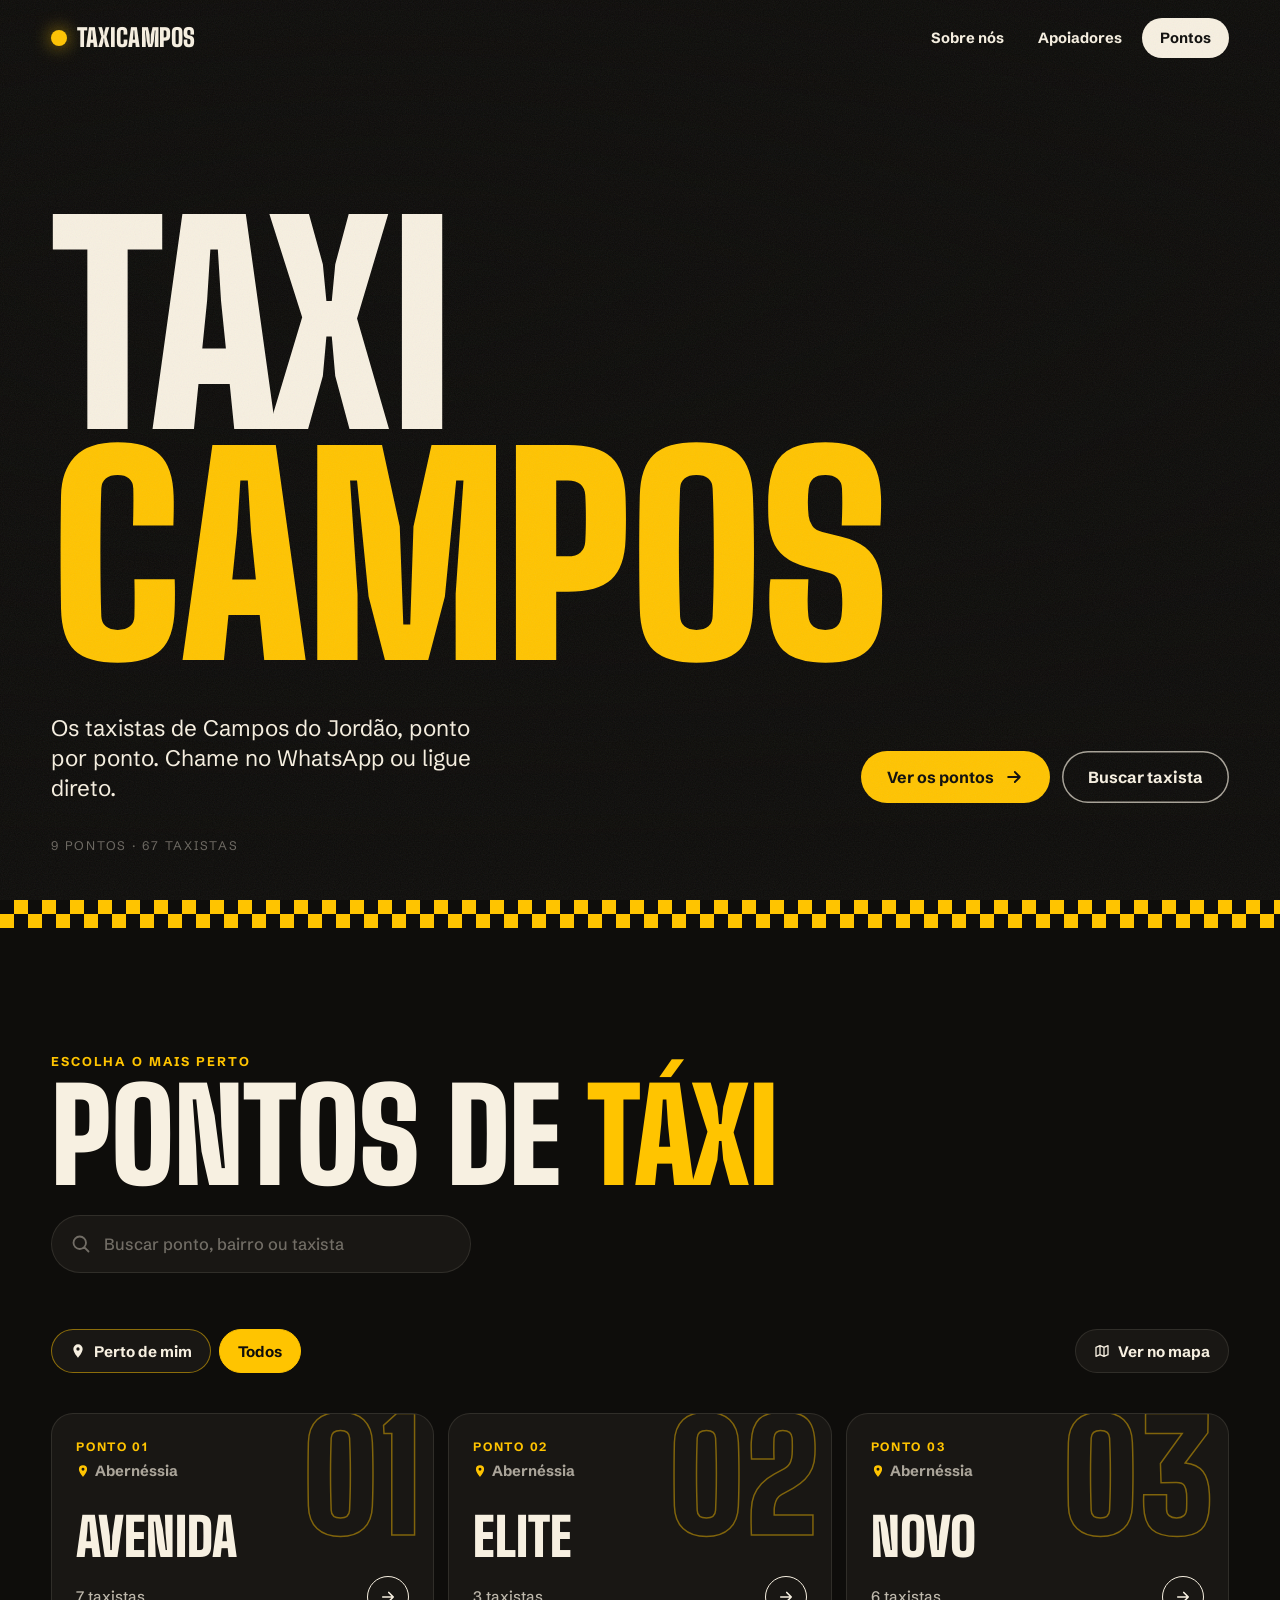
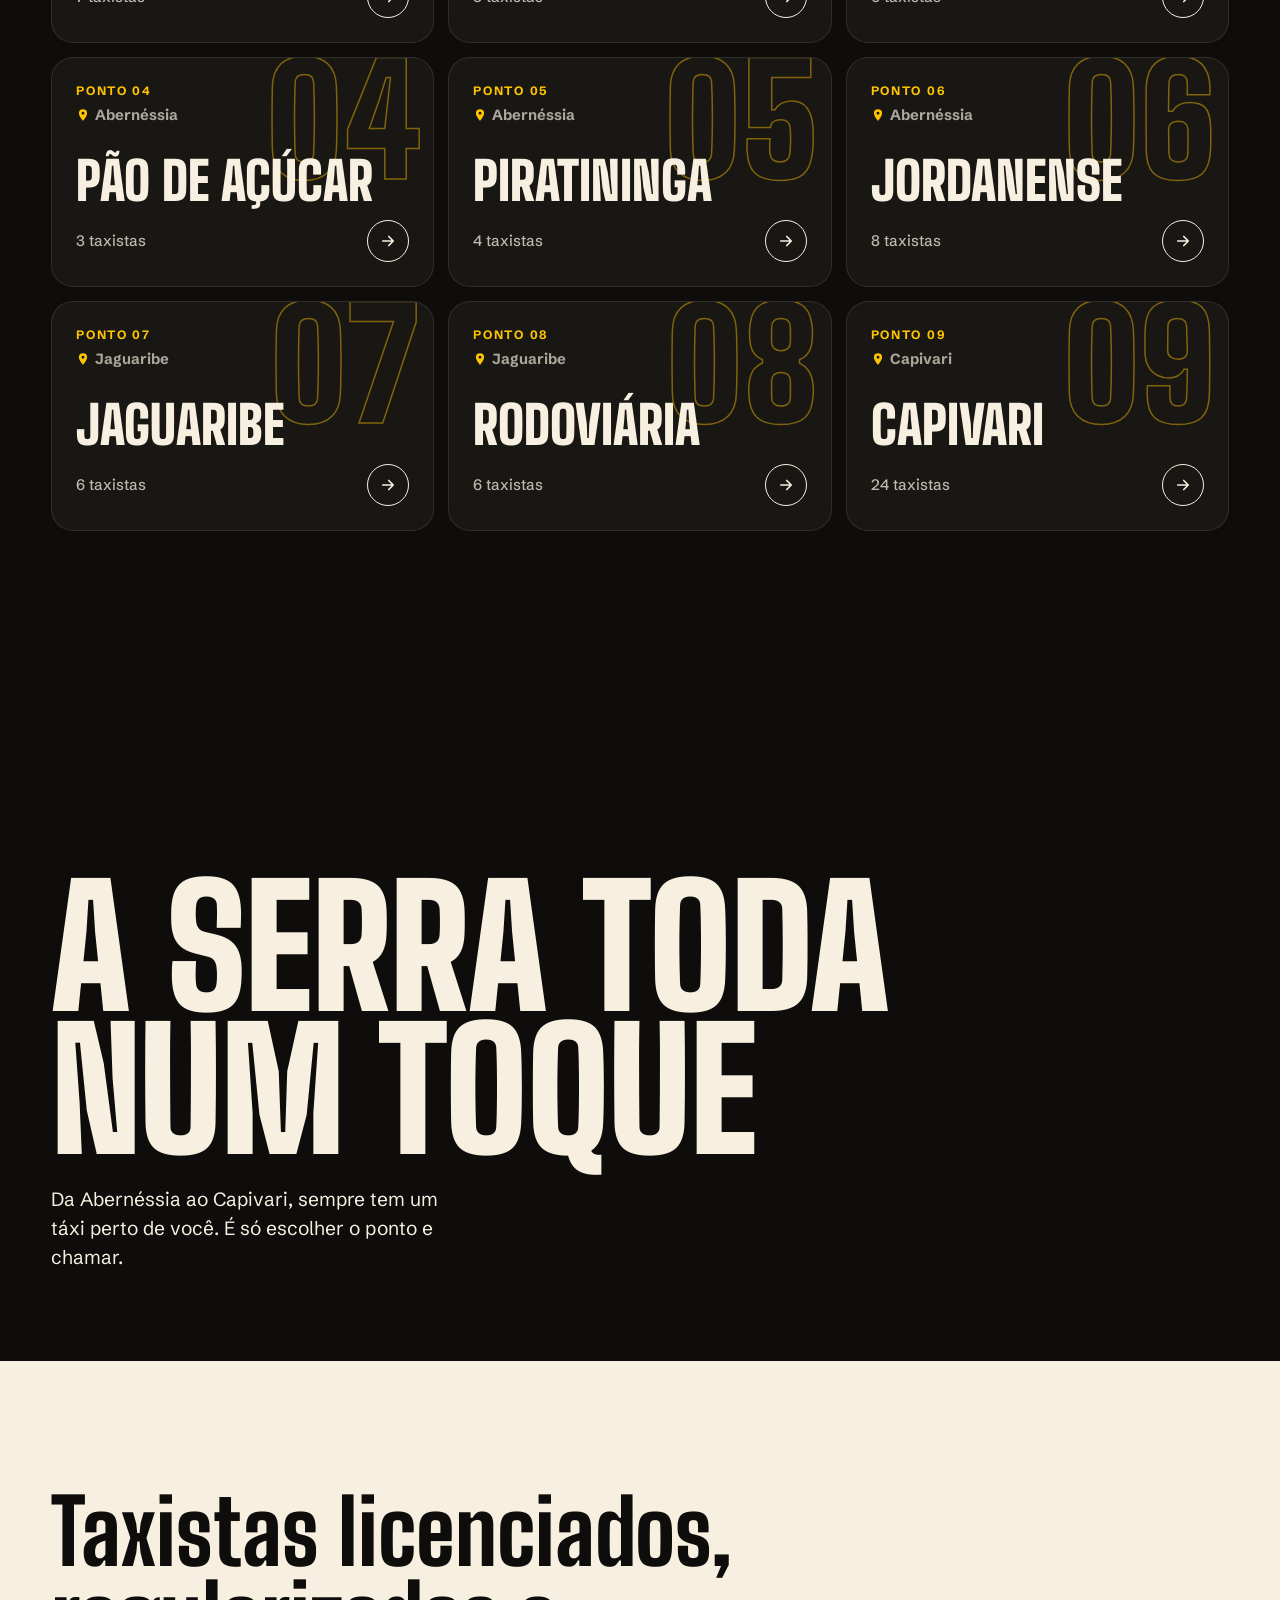
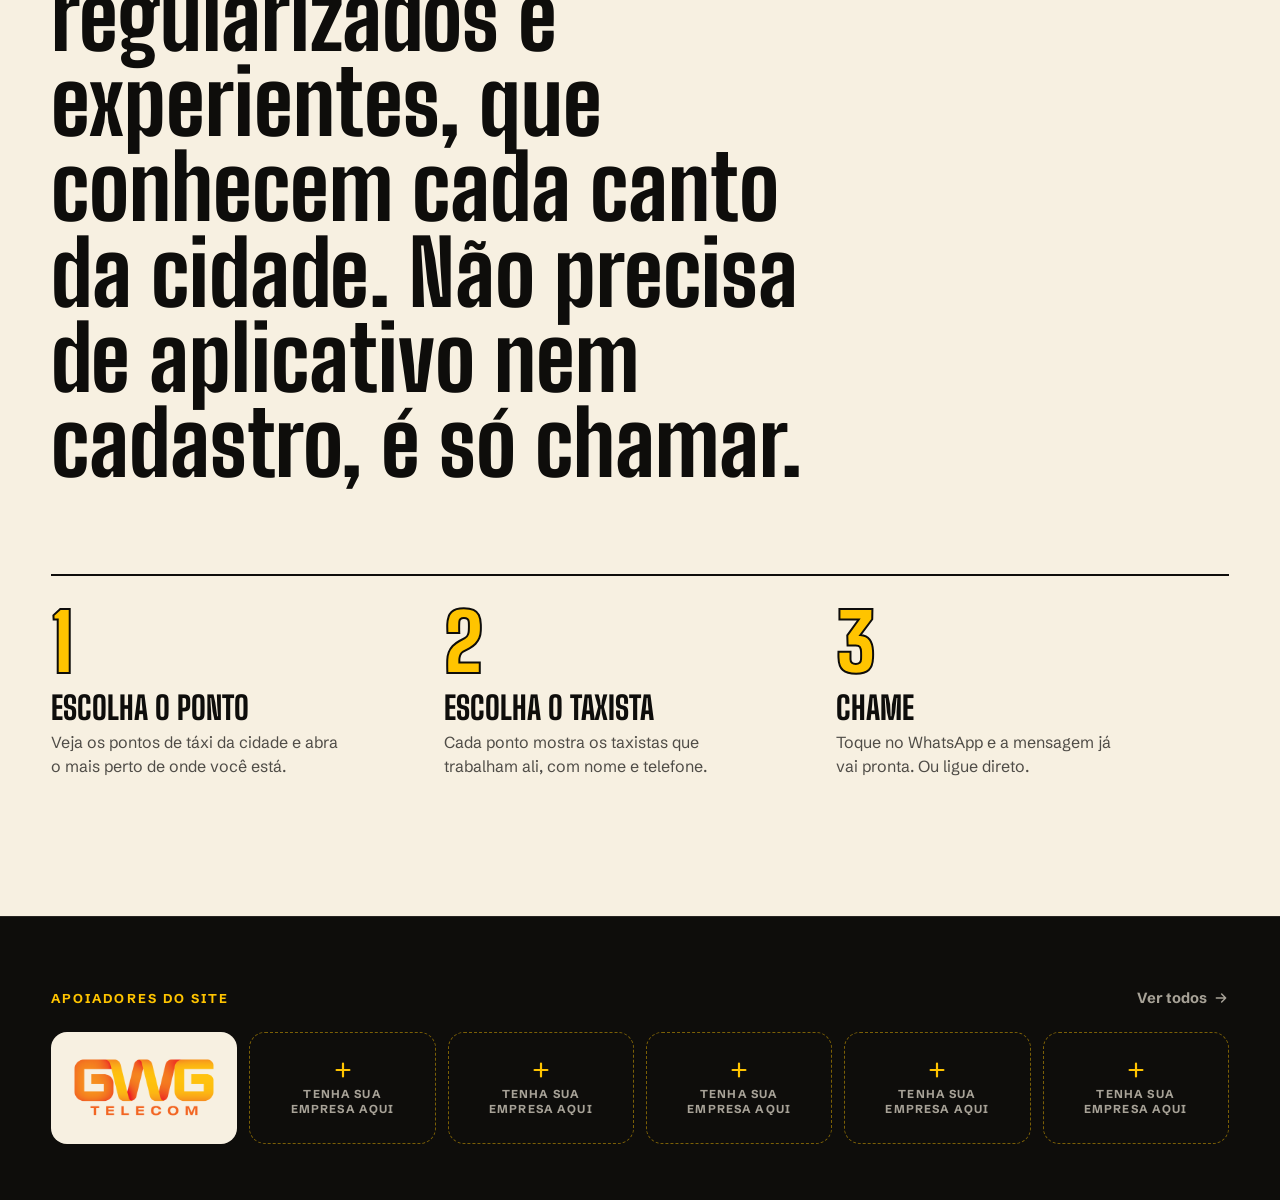
==== commit cc9d9e0d: "Adiciona a aba "Sobre nós" (em breve) e ajusta o topo no celular Co-Authored-By: Claude Opus 5.5 <no" ====
--- a/index.html
+++ b/index.html
@@ -36,6 +36,7 @@
       <span class="nav__ponto" aria-hidden="true"></span>TaxiCampos
     </a>
     <nav class="nav__links">
+      <a href="#/sobre" class="nav__link">Sobre nós</a>
       <a href="#/apoiadores" class="nav__link">Apoiadores</a>
       <a href="#/" class="nav__botao" data-rolar="pontos">Pontos</a>
     </nav>
--- a/estilo.css
+++ b/estilo.css
@@ -116,6 +116,7 @@
 
 
 .nav__links { display: flex; align-items: center; gap: 6px; }
+.nav__link, .nav__botao { white-space: nowrap; }
 .nav__link {
   padding: 9px 14px;
   border-radius: 999px;
@@ -143,9 +144,22 @@
   .nav__marca { font-size: 1.35rem; }
   .nav__link { padding: 9px 8px; }
 }
-@media (max-width: 370px) {
-  .nav__marca { font-size: 1.15rem; }
-  .nav__botao { padding: 9px 14px; }
+@media (max-width: 440px) {
+  .nav { padding-left: 14px; padding-right: 14px; }
+  .nav__marca { gap: 7px; font-size: 1.2rem; }
+  .nav__ponto { width: 12px; height: 12px; }
+  .nav__links { gap: 2px; }
+  .nav__link, .nav__botao { font-size: .84rem; }
+  .nav__link { padding: 8px 7px; }
+  .nav__botao { padding: 8px 12px; }
+}
+@media (max-width: 385px) {
+  .nav { padding-left: 10px; padding-right: 10px; gap: 6px; }
+  .nav__marca { gap: 5px; font-size: .98rem; }
+  .nav__ponto { width: 10px; height: 10px; }
+  .nav__link, .nav__botao { font-size: .74rem; }
+  .nav__link { padding: 7px 4px; }
+  .nav__botao { padding: 7px 9px; }
 }
 
 /* =========================================================
@@ -334,7 +348,7 @@
 }
 
 /* =========================================================
-   Regiões (filtros e grupos)
+   Filtros (Perto de mim)
    ========================================================= */
 
 .filtros {
@@ -370,7 +384,22 @@
 .filtro:hover { border-color: var(--amarelo); }
 .filtro svg { width: 16px; height: 16px; flex: none; }
 .filtro--perto { border-color: rgba(255, 196, 0, .5); }
+.filtro--mapa { margin-left: auto; }
+@media (max-width: 480px) { .filtro--mapa { margin-left: 0; } }
 .aviso-local { margin: -14px 0 24px; color: var(--amarelo); font-size: .92rem; }
+.ponto__topo { display: flex; flex-direction: column; align-items: flex-start; gap: 4px; }
+.ponto__bairro {
+  display: inline-flex;
+  align-items: center;
+  gap: 5px;
+  font-size: .92rem;
+  font-weight: 600;
+  color: var(--creme-suave);
+  transition: color .25s;
+}
+.ponto__bairro svg { width: 14px; height: 14px; color: var(--amarelo); transition: color .25s; }
+.ponto:hover .ponto__bairro, .ponto:focus-visible .ponto__bairro,
+.ponto:hover .ponto__bairro svg, .ponto:focus-visible .ponto__bairro svg { color: var(--noite); }
 .ponto__distancia {
   display: inline-flex;
   align-items: center;
@@ -386,30 +415,6 @@
 .filtro[aria-pressed="true"] { background: var(--amarelo); border-color: var(--amarelo); color: var(--noite); }
 .filtro[aria-pressed="true"] span { background: rgba(14, 13, 11, .15); }
 
-.regiao + .regiao { margin-top: clamp(44px, 6vw, 72px); }
-.regiao__titulo {
-  display: flex;
-  align-items: baseline;
-  gap: 12px;
-  flex-wrap: wrap;
-  margin: 0 0 18px;
-  padding-bottom: 14px;
-  border-bottom: 1px solid var(--linha);
-  font-family: var(--display);
-  font-weight: 900;
-  font-size: clamp(2.4rem, 6vw, 4rem);
-  line-height: .9;
-  text-transform: uppercase;
-}
-.regiao__titulo svg { width: .55em; height: .55em; color: var(--amarelo); align-self: center; flex: none; }
-.regiao__titulo small {
-  font-family: var(--texto);
-  font-size: .9rem;
-  font-weight: 500;
-  text-transform: none;
-  color: var(--creme-fraco);
-}
-
 .topo-ponto__regiao {
   display: inline-flex;
   align-items: center;
@@ -435,6 +440,7 @@
   display: flex;
   flex-direction: column;
   justify-content: space-between;
+  gap: 20px;
   min-height: 230px;
   padding: 24px;
   border-radius: var(--raio);
@@ -556,7 +562,7 @@
   color: var(--noite);
 }
 .manifesto {
-  max-width: 16ch;
+  max-width: 19ch;
   margin: 0;
   font-family: var(--display);
   font-weight: 800;
@@ -781,6 +787,7 @@
   grid-template-columns: repeat(auto-fill, minmax(min(100%, 280px), 1fr));
   gap: 14px;
 }
+@media (min-width: 900px) { .grade-apoiadores { grid-template-columns: repeat(3, 1fr); } }
 
 .apoiador {
   display: flex;
@@ -835,19 +842,32 @@
 .apoiador__link svg { width: 16px; height: 16px; transition: transform .2s; }
 a.apoiador:hover .apoiador__link svg { transform: translateX(4px); }
 
-/* lugar vago (enquanto não há apoiadores) */
-.vago {
-  display: grid;
-  place-items: center;
-  min-height: 150px;
-  border: 1.5px dashed var(--creme-fraco);
+/* vagas "Tenha sua empresa aqui" */
+.aviso-apoio {
+  max-width: 52ch;
+  margin: 18px 0 0;
+  padding: 14px 18px;
+  border-left: 3px solid var(--amarelo);
+  border-radius: 0 12px 12px 0;
+  background: rgba(255, 196, 0, .07);
+  font-size: .95rem;
+  color: var(--creme-suave);
+}
+.topo-simples__texto strong { color: var(--creme); }
+
+.apoiador.vaga {
   background: transparent;
-  color: var(--creme-fraco);
-  font-weight: 700;
-  font-size: .8rem;
-  letter-spacing: .14em;
-  text-transform: uppercase;
-}
+  border: 1.5px dashed rgba(255, 196, 0, .45);
+}
+a.apoiador.vaga:hover { border-style: solid; border-color: var(--amarelo); background: rgba(255, 196, 0, .05); }
+.vaga__logo {
+  background: transparent;
+  color: var(--amarelo);
+  border-bottom: 1.5px dashed rgba(255, 196, 0, .3);
+}
+.vaga__logo svg { width: 54px; height: 54px; transition: transform .25s; }
+a.apoiador.vaga:hover .vaga__logo svg { transform: rotate(90deg); }
+.apoiador.vaga .apoiador__nome { font-size: 1.7rem; }
 
 /* =========================================================
    Rodapé (apoiadores)
@@ -881,9 +901,10 @@
 
 .rodape__logos {
   display: grid;
-  grid-template-columns: repeat(auto-fill, minmax(min(100%, 200px), 1fr));
+  grid-template-columns: repeat(auto-fill, minmax(150px, 1fr));
   gap: 12px;
 }
+@media (min-width: 900px) { .rodape__logos { grid-template-columns: repeat(6, 1fr); } }
 .rodape__logo {
   display: grid;
   place-items: center;
@@ -898,12 +919,24 @@
 a.rodape__logo:hover { transform: translateY(-3px); box-shadow: 0 10px 30px rgba(255, 196, 0, .18); }
 .rodape__logo img { display: block; max-width: 100%; max-height: 76px; object-fit: contain; }
 .rodape__logo .logo-nome { font-size: 1.35rem; }
-.rodape__logo.vago {
-  min-height: 0;
-  border-radius: 16px;
+.rodape__logo.vaga {
+  display: flex;
+  flex-direction: column;
+  justify-content: center;
+  align-items: center;
+  gap: 6px;
   background: transparent;
+  border: 1.5px dashed rgba(255, 196, 0, .45);
+  color: var(--creme-suave);
   font-size: .72rem;
-}
+  font-weight: 700;
+  letter-spacing: .1em;
+  text-transform: uppercase;
+  text-align: center;
+  line-height: 1.3;
+}
+.rodape__logo.vaga svg { width: 22px; height: 22px; color: var(--amarelo); }
+a.rodape__logo.vaga:hover { border-style: solid; border-color: var(--amarelo); color: var(--creme); box-shadow: none; }
 
 /* =========================================================
    Aviso para instalar o app
@@ -968,3 +1001,188 @@
 .dialogo ol { margin: 0 0 22px; padding-left: 20px; display: grid; gap: 10px; color: var(--creme-suave); }
 .dialogo strong { color: var(--creme); }
 .dialogo form { display: flex; justify-content: flex-end; }
+
+/* =========================================================
+   Pagamento da mensalidade
+   ========================================================= */
+
+.pagamento { display: grid; gap: 18px; max-width: 980px; }
+
+.pix {
+  display: grid;
+  grid-template-columns: minmax(0, 300px) 1fr;
+  gap: clamp(20px, 4vw, 44px);
+  align-items: center;
+  padding: clamp(20px, 4vw, 36px);
+  border-radius: var(--raio);
+  background: var(--carvao);
+  border: 1px solid var(--linha);
+}
+@media (max-width: 700px) { .pix { grid-template-columns: 1fr; justify-items: center; text-align: center; } }
+
+.pix__qr {
+  width: 100%;
+  max-width: 300px;
+  aspect-ratio: 1;
+  padding: 10px;
+  border-radius: 18px;
+  background: #fff;
+  box-shadow: 0 0 0 4px var(--amarelo);
+}
+.pix__qr svg { display: block; width: 100%; height: 100%; }
+.pix__semqr { margin: 0; color: var(--noite); font-weight: 600; padding: 20px; }
+
+.pix__valor {
+  margin: 0 0 14px;
+  font-family: var(--display);
+  font-weight: 900;
+  font-size: clamp(3.4rem, 9vw, 5rem);
+  line-height: .9;
+  color: var(--amarelo);
+}
+.pix__valor span { font-size: .4em; color: var(--creme-suave); margin-left: 6px; }
+.pix__passos { margin: 0 0 22px; padding-left: 20px; display: grid; gap: 6px; color: var(--creme-suave); text-align: left; }
+.pix__passos strong { color: var(--creme); }
+.pix__chave { margin: 16px 0 0; font-size: .9rem; color: var(--creme-suave); overflow-wrap: anywhere; }
+.pix__chave strong { color: var(--creme); }
+.pix__copiar {
+  border: 0;
+  background: none;
+  color: var(--amarelo);
+  font: 700 .9rem var(--texto);
+  text-decoration: underline;
+  cursor: pointer;
+  padding: 0 2px;
+}
+.pix__aviso { min-height: 1.4em; margin: 10px 0 0; font-weight: 700; color: var(--verde); }
+.pix__aviso.alerta { color: var(--amarelo); }
+
+.comprovante {
+  display: grid;
+  gap: 12px;
+  padding: clamp(20px, 4vw, 36px);
+  border-radius: var(--raio);
+  background: var(--carvao);
+  border: 1px solid var(--linha);
+}
+.comprovante h2 {
+  margin: 0;
+  font-family: var(--display);
+  font-weight: 900;
+  font-size: 2.2rem;
+  line-height: .95;
+  text-transform: uppercase;
+}
+.comprovante p { margin: 0; color: var(--creme-suave); }
+.comprovante input,
+.comprovante select {
+  height: 54px;
+  padding: 0 16px;
+  border-radius: 14px;
+  border: 1.5px solid var(--linha);
+  background: var(--noite);
+  color: var(--creme);
+  font: 500 1rem var(--texto);
+}
+.comprovante input::placeholder { color: var(--creme-fraco); }
+.comprovante input:focus,
+.comprovante select:focus { outline: none; border-color: var(--amarelo); }
+.comprovante .btn { justify-self: start; }
+@media (max-width: 700px) { .comprovante .btn { justify-self: stretch; } }
+
+/* =========================================================
+   Mapa dos pontos
+   ========================================================= */
+
+.mapa {
+  position: relative;
+  z-index: 0;
+  height: min(70vh, 580px);
+  min-height: 380px;
+  border-radius: var(--raio);
+  overflow: hidden;
+  border: 1px solid var(--linha);
+  background: var(--carvao);
+}
+.mapa.leaflet-container { font-family: var(--texto); background: #1d1b18; }
+.mapa__carregando { margin: 0; padding: 40px 20px; text-align: center; color: var(--creme-suave); }
+
+/* deixa as ruas do OpenStreetMap escuras, no clima do site */
+.mapa .leaflet-tile-pane { filter: invert(1) hue-rotate(180deg) brightness(.9) contrast(.85) saturate(.55); }
+
+/* alfinete amarelo com o número do ponto */
+.pino { background: none; border: 0; }
+.pino span {
+  display: flex;
+  align-items: center;
+  justify-content: center;
+  width: 34px;
+  height: 34px;
+  border-radius: 50% 50% 50% 0;
+  transform: rotate(-45deg);
+  background: var(--amarelo);
+  border: 2.5px solid var(--noite);
+  box-shadow: 0 4px 12px rgba(0, 0, 0, .45);
+  transition: background-color .2s, transform .2s;
+}
+.pino b {
+  transform: rotate(45deg);
+  font-family: var(--display);
+  font-weight: 900;
+  font-size: 15px;
+  color: var(--noite);
+}
+.pino:hover span, .pino:focus span { background: var(--creme); transform: rotate(-45deg) scale(1.1); }
+
+/* bolinha que junta pontos muito próximos */
+.grupo-pinos { background: none; border: 0; }
+.grupo-pinos span {
+  display: flex;
+  flex-direction: column;
+  align-items: center;
+  justify-content: center;
+  width: 52px;
+  height: 52px;
+  border-radius: 50%;
+  background: var(--noite);
+  border: 3px solid var(--amarelo);
+  box-shadow: 0 0 0 6px rgba(255, 196, 0, .25), 0 6px 16px rgba(0, 0, 0, .45);
+  color: var(--amarelo);
+  line-height: 1;
+}
+.grupo-pinos b { font-family: var(--display); font-weight: 900; font-size: 20px; }
+.grupo-pinos small { font-size: 9px; font-weight: 700; letter-spacing: .08em; text-transform: uppercase; color: var(--creme); margin-top: 1px; }
+
+/* cartãozinho que abre ao tocar no alfinete */
+.popup-ponto .leaflet-popup-content-wrapper {
+  background: var(--carvao);
+  color: var(--creme);
+  border: 1px solid rgba(255, 196, 0, .45);
+  border-radius: 16px;
+  box-shadow: 0 14px 40px rgba(0, 0, 0, .5);
+}
+.popup-ponto .leaflet-popup-tip { background: var(--carvao); border: 1px solid rgba(255, 196, 0, .45); }
+.popup-ponto .leaflet-popup-content { margin: 16px 18px; font-family: var(--texto); line-height: 1.4; }
+.popup-ponto a.leaflet-popup-close-button { color: var(--creme-suave); font-size: 22px; width: 30px; height: 30px; }
+.popup-ponto a.leaflet-popup-close-button:hover { color: var(--amarelo); }
+.popup-ponto__rotulo { font-size: .72rem; font-weight: 700; letter-spacing: .14em; text-transform: uppercase; color: var(--amarelo); }
+.popup-ponto__nome {
+  margin-top: 4px;
+  font-family: var(--display);
+  font-weight: 900;
+  font-size: 2rem;
+  line-height: .9;
+  text-transform: uppercase;
+}
+.popup-ponto__qtd { margin-top: 6px; font-size: .9rem; color: var(--creme-suave); }
+.popup-ponto__acoes { display: grid; gap: 8px; margin-top: 14px; }
+.popup-ponto .btn { min-height: 42px; font-size: .92rem; padding: 0 16px; }
+.popup-ponto .btn--amarelo, .popup-ponto .btn--amarelo:hover { color: var(--noite); }
+.popup-ponto .btn--fantasma { color: var(--creme); }
+
+/* controles do mapa no tema escuro */
+.mapa .leaflet-bar { border: 1px solid var(--linha); box-shadow: none; }
+.mapa .leaflet-bar a { background: var(--carvao); color: var(--creme); border-bottom-color: var(--linha); }
+.mapa .leaflet-bar a:hover { background: var(--carvao-2); color: var(--amarelo); }
+.mapa .leaflet-control-attribution { background: rgba(14, 13, 11, .8); color: var(--creme-suave); font-size: 11px; }
+.mapa .leaflet-control-attribution a { color: var(--amarelo); }
